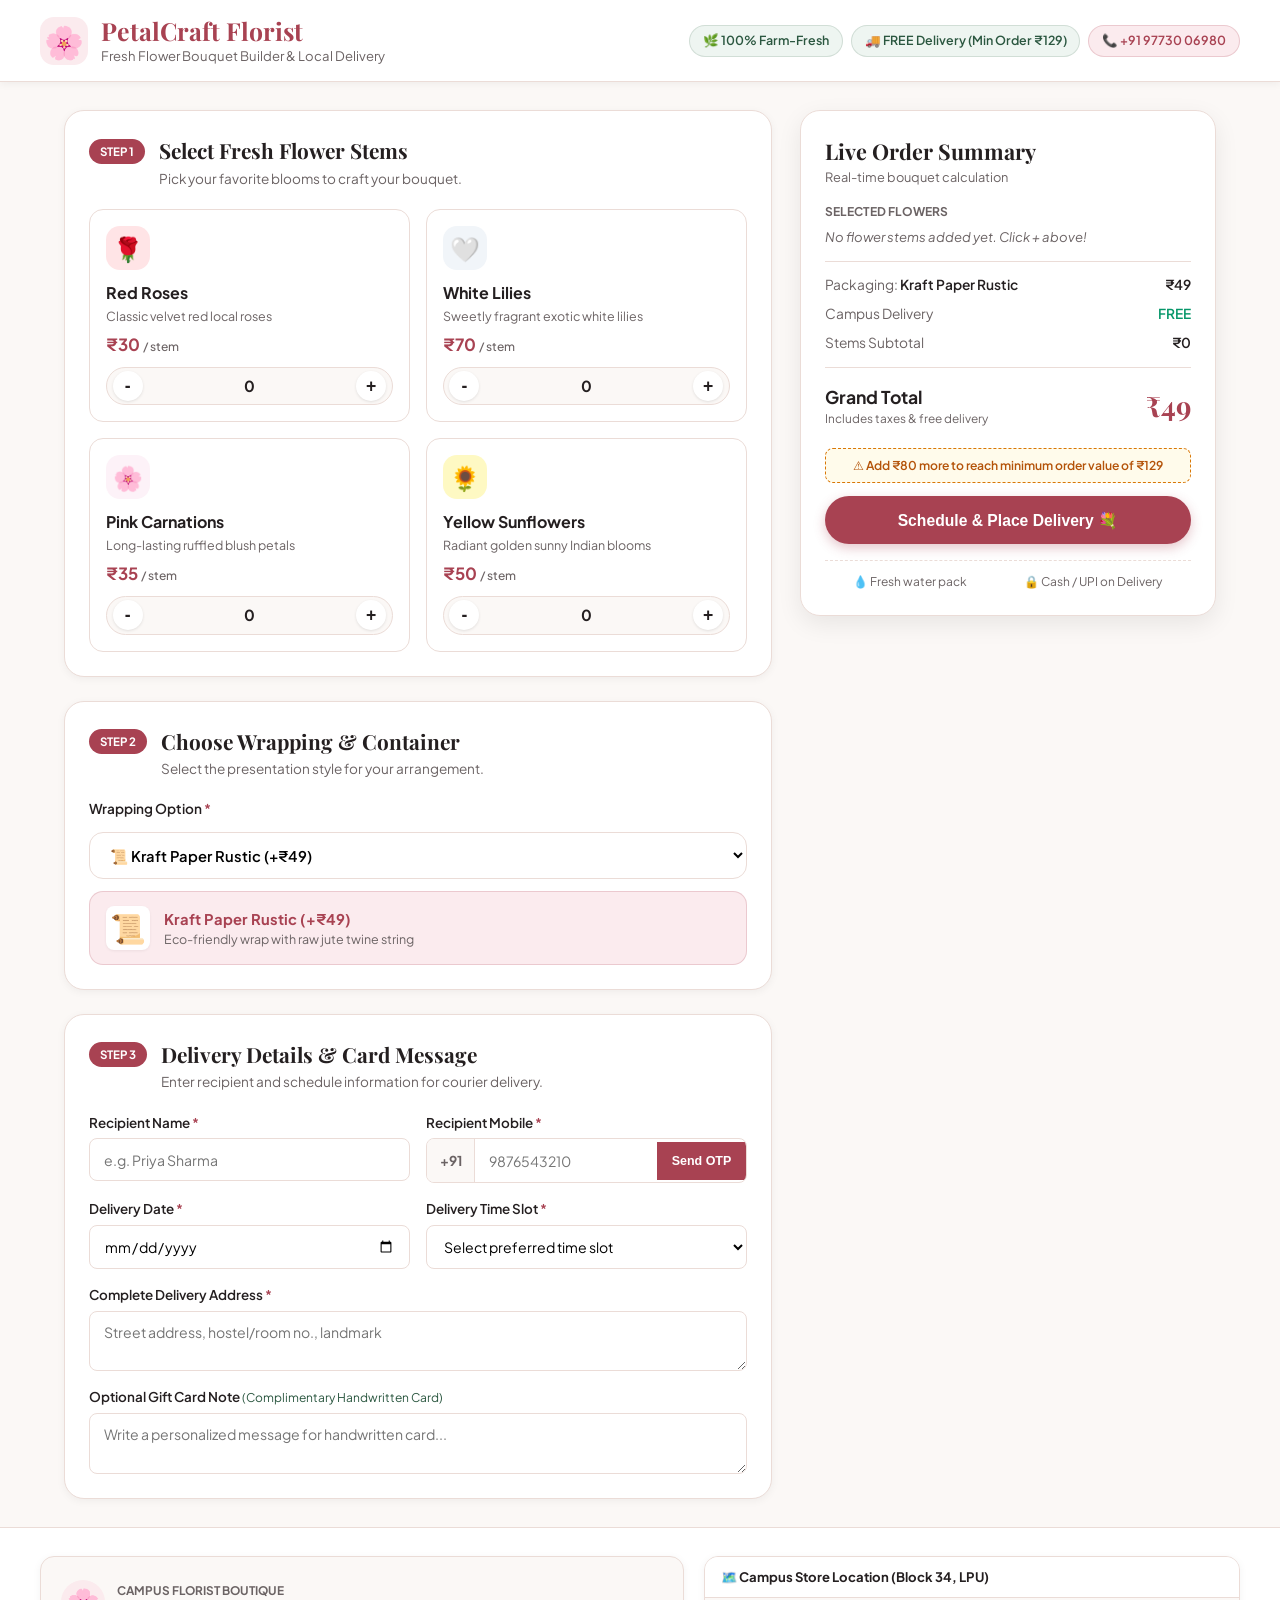
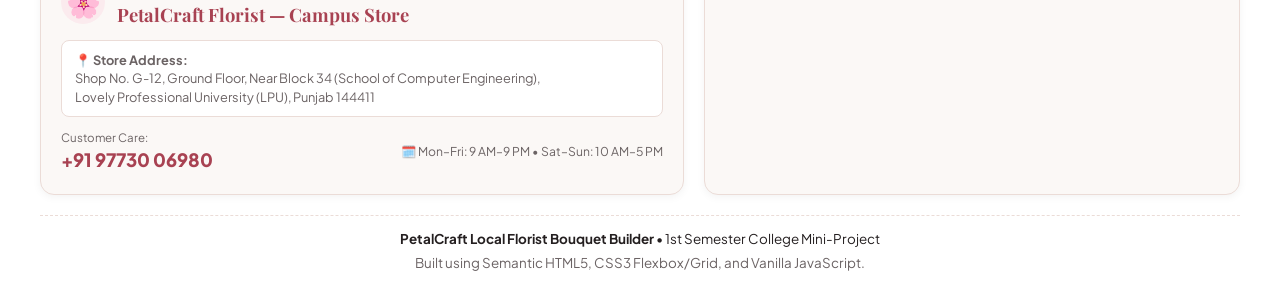
==== index.html @ b3c41520 "Initial commit: PetalCraft Florist Bouquet Builder" ====
<!DOCTYPE html>
<html lang="en">
<head>
  <meta charset="UTF-8">
  <meta name="viewport" content="width=device-width, initial-scale=1.0">
  <title>PetalCraft | Local Florist Fresh Flower Bouquet Builder</title>
  <link rel="preconnect" href="https://fonts.googleapis.com">
  <link rel="preconnect" href="https://fonts.gstatic.com" crossorigin>
  <link href="https://fonts.googleapis.com/css2?family=Plus+Jakarta+Sans:wght@400;500;600;700&family=Playfair+Display:ital,wght@0,600;0,700;1,400&display=swap" rel="stylesheet">
  <link rel="stylesheet" href="style.css">
</head>
<body>

  <!-- Site Header -->
  <header class="site-header">
    <div class="header-container">
      <div class="brand">
        <span class="brand-icon">🌸</span>
        <div><h1 class="brand-title">PetalCraft Florist</h1><p class="brand-tagline">Fresh Flower Bouquet Builder & Local Delivery</p></div>
      </div>
      <div class="header-badges">
        <span class="badge">🌿 100% Farm-Fresh</span>
        <span class="badge">🚚 FREE Delivery (Min Order ₹129)</span>
        <a href="tel:+919773006980" class="badge support-badge">📞 +91 97730 06980</a>
      </div>
    </div>
  </header>

  <!-- Main Layout -->
  <main class="main-container">
    <div class="builder-column">

      <!-- Step 1: Flower Stems -->
      <section class="card-section" id="stemSelectorSection">
        <div class="section-heading">
          <span class="step-pill">Step 1</span>
          <div><h2>Select Fresh Flower Stems</h2><p>Pick your favorite blooms to craft your bouquet.</p></div>
        </div>
        <div class="flowers-grid">
          <article class="flower-card" data-flower="rose">
            <div class="flower-icon-wrap rose-bg">🌹</div>
            <div class="flower-info"><h3>Red Roses</h3><p class="flower-desc">Classic velvet red local roses</p><span class="flower-price">₹30 <small>/ stem</small></span></div>
            <div class="qty-control"><button type="button" class="btn-qty" onclick="changeQty('rose', -1)">-</button><span class="qty-display" id="qty-rose">0</span><button type="button" class="btn-qty" onclick="changeQty('rose', 1)">+</button></div>
          </article>
          <article class="flower-card" data-flower="lily">
            <div class="flower-icon-wrap lily-bg">🤍</div>
            <div class="flower-info"><h3>White Lilies</h3><p class="flower-desc">Sweetly fragrant exotic white lilies</p><span class="flower-price">₹70 <small>/ stem</small></span></div>
            <div class="qty-control"><button type="button" class="btn-qty" onclick="changeQty('lily', -1)">-</button><span class="qty-display" id="qty-lily">0</span><button type="button" class="btn-qty" onclick="changeQty('lily', 1)">+</button></div>
          </article>
          <article class="flower-card" data-flower="carnation">
            <div class="flower-icon-wrap carnation-bg">🌸</div>
            <div class="flower-info"><h3>Pink Carnations</h3><p class="flower-desc">Long-lasting ruffled blush petals</p><span class="flower-price">₹35 <small>/ stem</small></span></div>
            <div class="qty-control"><button type="button" class="btn-qty" onclick="changeQty('carnation', -1)">-</button><span class="qty-display" id="qty-carnation">0</span><button type="button" class="btn-qty" onclick="changeQty('carnation', 1)">+</button></div>
          </article>
          <article class="flower-card" data-flower="sunflower">
            <div class="flower-icon-wrap sunflower-bg">🌻</div>
            <div class="flower-info"><h3>Yellow Sunflowers</h3><p class="flower-desc">Radiant golden sunny Indian blooms</p><span class="flower-price">₹50 <small>/ stem</small></span></div>
            <div class="qty-control"><button type="button" class="btn-qty" onclick="changeQty('sunflower', -1)">-</button><span class="qty-display" id="qty-sunflower">0</span><button type="button" class="btn-qty" onclick="changeQty('sunflower', 1)">+</button></div>
          </article>
        </div>
      </section>

      <!-- Step 2: Wrapping Dropdown -->
      <section class="card-section" id="wrappingSection">
        <div class="section-heading">
          <span class="step-pill">Step 2</span>
          <div><h2>Choose Wrapping & Container</h2><p>Select the presentation style for your arrangement.</p></div>
        </div>
        <div class="wrapping-select-group">
          <label for="wrappingSelect" class="form-label">Wrapping Option <span class="req">*</span></label>
          <select id="wrappingSelect" class="form-select" onchange="updateSummary()">
            <option value="kraft" selected>📜 Kraft Paper Rustic (+₹49)</option>
            <option value="satin">🎀 Luxury Satin Wrap (+₹99)</option>
            <option value="vase">🏺 Handmade Glass Vase (+₹199)</option>
            <option value="basket">🧺 Artisan Woven Basket (+₹249)</option>
          </select>
          <div class="wrap-preview-badge">
            <span class="wrap-badge-icon" id="wrapPreviewIcon">📜</span>
            <div><strong id="wrapPreviewTitle">Kraft Paper Rustic (+₹49)</strong><p id="wrapPreviewDesc">Eco-friendly wrap with raw jute twine string</p></div>
          </div>
        </div>
      </section>

      <!-- Step 3: Delivery Form -->
      <section class="card-section" id="deliverySection">
        <div class="section-heading">
          <span class="step-pill">Step 3</span>
          <div><h2>Delivery Details & Card Message</h2><p>Enter recipient and schedule information for courier delivery.</p></div>
        </div>
        <form id="orderForm" onsubmit="handleOrderSubmit(event)" novalidate>
          <div class="form-grid">
            <div class="form-group">
              <label for="recipientName">Recipient Name <span class="req">*</span></label>
              <input type="text" id="recipientName" placeholder="e.g. Priya Sharma" required>
            </div>
            <div class="form-group">
              <label for="recipientPhone">Recipient Mobile <span class="req">*</span></label>
              <div class="phone-input-wrap">
                <span class="country-prefix">+91</span>
                <input type="tel" id="recipientPhone" placeholder="9876543210" maxlength="10" required>
                <button type="button" class="btn-otp" id="btnSendOtp" onclick="sendOtp()">Send OTP</button>
              </div>
              <span class="phone-verified-tag" id="phoneVerifiedTag" style="display: none;">✓ Verified</span>
            </div>
            <div class="form-group full-width" id="otpBox" style="display: none;">
              <div class="otp-card">
                <div class="otp-card-top"><span>🔐 4-Digit Verification OTP</span><span class="otp-demo-badge" id="otpDemoCode">Demo OTP: 1234</span></div>
                <div class="otp-input-row">
                  <input type="text" id="otpInput" maxlength="4" placeholder="Enter 4-digit OTP" class="otp-field">
                  <button type="button" class="btn-verify" onclick="verifyOtp()">Verify OTP</button>
                </div>
                <small class="otp-hint-text">Enter the demo OTP code above to confirm phone ownership.</small>
              </div>
            </div>
            <div class="form-group">
              <label for="deliveryDate">Delivery Date <span class="req">*</span></label>
              <input type="date" id="deliveryDate" required>
            </div>
            <div class="form-group">
              <label for="timeSlot">Delivery Time Slot <span class="req">*</span></label>
              <select id="timeSlot" required>
                <option value="">Select preferred time slot</option>
                <option value="Morning (09:00 AM - 12:00 PM)">Morning (09:00 AM - 12:00 PM)</option>
                <option value="Afternoon (01:00 PM - 04:00 PM)">Afternoon (01:00 PM - 04:00 PM)</option>
                <option value="Evening (05:00 PM - 08:00 PM)">Evening (05:00 PM - 08:00 PM)</option>
              </select>
            </div>
            <div class="form-group full-width">
              <label for="deliveryAddress">Complete Delivery Address <span class="req">*</span></label>
              <textarea id="deliveryAddress" rows="2" placeholder="Street address, hostel/room no., landmark" required></textarea>
            </div>
            <div class="form-group full-width">
              <label for="giftMessage">Optional Gift Card Note <span class="char-hint">(Complimentary Handwritten Card)</span></label>
              <textarea id="giftMessage" rows="2" placeholder="Write a personalized message for handwritten card..."></textarea>
            </div>
          </div>
        </form>
      </section>
    </div>

    <!-- Live Order Summary Sidebar -->
    <aside class="summary-column">
      <div class="summary-sticky-card">
        <h2 class="summary-title">Live Order Summary</h2>
        <p class="summary-subtitle">Real-time bouquet calculation</p>
        <div class="summary-block">
          <span class="summary-label">Selected Flowers</span>
          <ul class="stems-list" id="stemsList"><li class="empty-state">No flower stems added yet. Click + above!</li></ul>
        </div>
        <div class="divider"></div>
        <div class="summary-line"><span>Packaging: <strong id="summaryPackagingName">Kraft Paper Rustic</strong></span><span id="summaryPackagingCost">₹49</span></div>
        <div class="summary-line"><span>Campus Delivery</span><span id="summaryDeliveryFee"><strong style="color:#059669">FREE</strong></span></div>
        <div class="summary-line"><span>Stems Subtotal</span><span id="summaryStemSubtotal">₹0</span></div>
        <div class="divider"></div>
        <div class="summary-total-line">
          <div><span class="total-label">Grand Total</span><small class="total-hint">Includes taxes & free delivery</small></div>
          <span class="total-price" id="grandTotal">₹49</span>
        </div>
        <div class="min-order-hint" id="minOrderHint">⚠️ Min order value is ₹129. Add ₹80 more to checkout.</div>
        <button type="button" class="btn-checkout" id="btnCheckout" onclick="handleOrderSubmit(event)">Schedule & Place Delivery 💐</button>
        <div class="summary-footer-perks"><span>💧 Fresh water pack</span><span>🔒 Cash / UPI on Delivery</span></div>
      </div>
    </aside>
  </main>

  <!-- Tax Invoice Modal -->
  <div class="modal-overlay" id="orderModal" role="dialog" aria-modal="true" aria-labelledby="modalTitle">
    <div class="modal-card">
      <div class="modal-header">
        <div class="modal-badge-check">✓</div>
        <span class="status-chip">Order Placed Successfully!</span>
        <h2 id="modalTitle">Flower Delivery Confirmed</h2>
        <p class="modal-desc">Thank you! Your tracking details and bill receipt are generated below.</p>
      </div>
      <div class="printable-invoice" id="printableInvoice"></div>
      <div class="modal-actions">
        <button type="button" class="btn-secondary" onclick="window.print()">🖨️ Print / Save Bill</button>
        <button type="button" class="btn-primary" onclick="closeModal()">🌸 Place Another Order</button>
      </div>
    </div>
  </div>

  <!-- Store Address & Map Footer -->
  <footer class="site-footer">
    <div class="footer-container">
      <div class="footer-store-grid">
        <div class="support-card">
          <div class="support-header"><span class="support-icon">🌸</span><div><span class="support-label">Campus Florist Boutique</span><h3 class="store-name">PetalCraft Florist — Campus Store</h3></div></div>
          <address class="store-address">📍 <strong>Store Address:</strong><br>Shop No. G-12, Ground Floor, Near Block 34 (School of Computer Engineering),<br>Lovely Professional University (LPU), Punjab 144411</address>
          <div class="support-contact-row">
            <div><span class="contact-mini-label">Customer Care:</span><a href="tel:+919773006980" class="support-phone">+91 97730 06980</a></div>
            <div class="support-hours">🗓️ Mon–Fri: 9 AM–9 PM • Sat–Sun: 10 AM–5 PM</div>
          </div>
        </div>
        <div class="map-card">
          <div class="map-card-header"><span>🗺️ Campus Store Location (Block 34, LPU)</span></div>
          <div class="map-responsive">
            <iframe src="https://www.google.com/maps/embed?pb=!1m18!1m12!1m3!1d3410.8963053992857!2d75.70218537587695!3d31.25129377433827!2m3!1f0!2f0!3f0!3m2!1i1024!2i768!4f13.1!3m3!1m2!1s0x391a5f666a524c0b%3A0x196fbb45828c029a!2sBlock%2034%20-%20School%20of%20Computer%20Engineering%2C%20Punjab%20144411!5e0!3m2!1sen!2sin!4v1794121090671!5m2!1sen!2sin" width="100%" height="190" style="border:0;" allowfullscreen="" loading="lazy" referrerpolicy="strict-origin-when-cross-origin"></iframe>
          </div>
        </div>
      </div>
      <div class="footer-bottom-info">
        <p><strong>PetalCraft Local Florist Bouquet Builder</strong> • 1st Semester College Mini-Project</p>
        <p class="footer-sub">Built using Semantic HTML5, CSS3 Flexbox/Grid, and Vanilla JavaScript.</p>
      </div>
    </div>
  </footer>

  <script src="script.js"></script>
</body>
</html>
---- style.css ----
/* PetalCraft Florist - Stylesheet (1st Semester Project) */
:root {
  --primary: #a84252; --primary-hover: #8f3443; --primary-light: #fbebee;
  --botanical: #2b5740; --botanical-light: #eef5f1;
  --bg-page: #fbf8f6; --bg-card: #ffffff;
  --text-main: #241f20; --text-muted: #6b6364; --border: #ebdcd7;
  --shadow-sm: 0 2px 8px rgba(0,0,0,0.05); --shadow-md: 0 8px 24px rgba(0,0,0,0.08);
  --radius-sm: 8px; --radius-md: 14px; --radius-lg: 20px; --radius-full: 999px;
  --font-body: 'Plus Jakarta Sans', system-ui, sans-serif;
  --font-serif: 'Playfair Display', Georgia, serif;
}
*, *::before, *::after { box-sizing: border-box; margin: 0; padding: 0; }
body { font-family: var(--font-body); background: var(--bg-page); color: var(--text-main); line-height: 1.5; min-height: 100vh; display: flex; flex-direction: column; }

/* Header & Badges */
.site-header { background: var(--bg-card); border-bottom: 1px solid var(--border); padding: 1rem 1.5rem; box-shadow: var(--shadow-sm); }
.header-container { max-width: 1200px; margin: 0 auto; display: flex; justify-content: space-between; align-items: center; flex-wrap: wrap; gap: 1rem; }
.brand { display: flex; align-items: center; gap: 0.8rem; }
.brand-icon { font-size: 2rem; background: var(--primary-light); width: 48px; height: 48px; display: grid; place-items: center; border-radius: var(--radius-md); }
.brand-title { font-family: var(--font-serif); font-size: 1.55rem; color: var(--primary); line-height: 1.2; }
.brand-tagline { font-size: 0.82rem; color: var(--text-muted); }
.header-badges { display: flex; gap: 0.5rem; flex-wrap: wrap; }
.badge { background: var(--botanical-light); color: var(--botanical); font-size: 0.78rem; font-weight: 600; padding: 0.35rem 0.8rem; border-radius: var(--radius-full); border: 1px solid rgba(43,87,64,0.15); text-decoration: none; }
.support-badge { background: var(--primary-light); color: var(--primary); border-color: rgba(168,66,82,0.2); }
.support-badge:hover { background: var(--primary); color: #fff; }

/* Main Layout */
.main-container { max-width: 1200px; width: 100%; margin: 1.75rem auto; padding: 0 1.5rem; display: grid; grid-template-columns: 1.7fr 1fr; gap: 1.75rem; align-items: start; flex: 1; }
.builder-column { display: flex; flex-direction: column; gap: 1.5rem; }
.card-section { background: var(--bg-card); border: 1px solid var(--border); border-radius: var(--radius-lg); padding: 1.5rem; box-shadow: var(--shadow-sm); }
.section-heading { display: flex; align-items: flex-start; gap: 0.85rem; margin-bottom: 1.25rem; }
.step-pill { background: var(--primary); color: #fff; font-size: 0.72rem; font-weight: 700; padding: 0.25rem 0.7rem; border-radius: var(--radius-full); text-transform: uppercase; margin-top: 0.2rem; }
.section-heading h2 { font-family: var(--font-serif); font-size: 1.3rem; }
.section-heading p { font-size: 0.85rem; color: var(--text-muted); margin-top: 0.15rem; }

/* Flower Cards */
.flowers-grid { display: grid; grid-template-columns: repeat(auto-fit, minmax(220px, 1fr)); gap: 1rem; }
.flower-card { border: 1px solid var(--border); border-radius: var(--radius-md); padding: 1rem; display: flex; flex-direction: column; gap: 0.65rem; background: #fff; transition: transform 0.2s, border-color 0.2s; }
.flower-card:hover { transform: translateY(-2px); border-color: var(--primary); }
.flower-card.has-selected { border-color: var(--primary); background: #fffafb; }
.flower-icon-wrap { width: 44px; height: 44px; border-radius: var(--radius-md); display: grid; place-items: center; font-size: 1.5rem; }
.rose-bg { background: #ffe4e6; } .lily-bg { background: #f1f5f9; } .carnation-bg { background: #fdf2f8; } .sunflower-bg { background: #fef9c3; }
.flower-info h3 { font-size: 1rem; font-weight: 700; }
.flower-desc { font-size: 0.78rem; color: var(--text-muted); margin: 0.15rem 0 0.35rem; }
.flower-price { font-size: 1.05rem; font-weight: 700; color: var(--primary); }
.flower-price small { font-size: 0.75rem; color: var(--text-muted); font-weight: 500; }
.qty-control { display: flex; align-items: center; justify-content: space-between; background: var(--bg-page); border-radius: var(--radius-full); padding: 0.2rem 0.35rem; border: 1px solid var(--border); margin-top: auto; }
.btn-qty { width: 30px; height: 30px; border-radius: 50%; border: none; background: #fff; color: var(--text-main); font-size: 1.1rem; font-weight: 700; cursor: pointer; display: grid; place-items: center; box-shadow: 0 1px 3px rgba(0,0,0,0.1); }
.btn-qty:hover { background: var(--primary); color: #fff; }
.qty-display { font-size: 0.95rem; font-weight: 700; min-width: 22px; text-align: center; }

/* Wrapping & Preview */
.wrapping-select-group { display: flex; flex-direction: column; gap: 0.75rem; }
.form-label { font-size: 0.85rem; font-weight: 600; }
.form-select { width: 100%; padding: 0.8rem 1rem; border: 1.5px solid var(--border); border-radius: var(--radius-md); font-family: inherit; font-size: 0.92rem; font-weight: 600; background: #fff; cursor: pointer; outline: none; }
.form-select:focus, .form-group input:focus, .form-group select:focus, .form-group textarea:focus { border-color: var(--primary); box-shadow: 0 0 0 3px rgba(168,66,82,0.15); }
.wrap-preview-badge { display: flex; align-items: center; gap: 0.85rem; background: var(--primary-light); border: 1px solid rgba(168,66,82,0.2); border-radius: var(--radius-md); padding: 0.85rem 1rem; }
.wrap-badge-icon { font-size: 1.8rem; width: 44px; height: 44px; background: #fff; border-radius: var(--radius-sm); display: grid; place-items: center; flex-shrink: 0; box-shadow: 0 1px 3px rgba(0,0,0,0.06); }
.wrap-preview-badge strong { display: block; font-size: 0.92rem; color: var(--primary); }
.wrap-preview-badge p { font-size: 0.78rem; color: var(--text-muted); }

/* Delivery Form & OTP */
.form-grid { display: grid; grid-template-columns: 1fr 1fr; gap: 1rem; }
.full-width { grid-column: 1/-1; }
.form-group { display: flex; flex-direction: column; gap: 0.35rem; }
.form-group label { font-size: 0.84rem; font-weight: 600; }
.req { color: var(--primary); }
.char-hint { font-size: 0.75rem; color: var(--botanical); font-weight: 400; }
.form-group input, .form-group select, .form-group textarea { width: 100%; padding: 0.7rem 0.85rem; border: 1px solid var(--border); border-radius: var(--radius-sm); font-family: inherit; font-size: 0.88rem; outline: none; background: #fff; }
.phone-input-wrap { display: flex; align-items: center; border: 1px solid var(--border); border-radius: var(--radius-sm); background: #fff; overflow: hidden; }
.country-prefix { padding: 0.7rem 0.8rem; background: var(--bg-page); font-size: 0.85rem; font-weight: 700; color: var(--text-muted); border-right: 1px solid var(--border); }
.phone-input-wrap input { border: none !important; flex: 1; border-radius: 0 !important; }
.phone-input-wrap input:focus { box-shadow: none !important; }
.btn-otp { background: var(--primary); color: #fff; border: none; font-size: 0.78rem; font-weight: 700; padding: 0.75rem 0.9rem; cursor: pointer; white-space: nowrap; }
.btn-otp:hover, .btn-checkout:hover { background: var(--primary-hover); }
.phone-verified-tag { font-size: 0.76rem; font-weight: 700; color: #059669; margin-top: 0.2rem; }
.otp-card { background: var(--primary-light); border: 1.5px dashed var(--primary); border-radius: var(--radius-md); padding: 0.85rem 1rem; display: flex; flex-direction: column; gap: 0.5rem; }
.otp-card-top { display: flex; justify-content: space-between; align-items: center; font-size: 0.82rem; font-weight: 700; color: var(--text-main); }
.otp-demo-badge { background: #fff; color: var(--primary); padding: 0.15rem 0.55rem; border-radius: var(--radius-full); font-size: 0.78rem; font-weight: 800; border: 1px solid rgba(168,66,82,0.3); }
.otp-input-row { display: flex; gap: 0.5rem; }
.otp-field { width: 140px !important; text-align: center; letter-spacing: 4px; font-weight: 700; font-size: 1rem !important; }
.btn-verify { background: var(--botanical); color: #fff; border: none; border-radius: var(--radius-sm); font-size: 0.82rem; font-weight: 700; padding: 0.6rem 1rem; cursor: pointer; }
.btn-verify:hover { opacity: 0.9; }
.otp-hint-text { font-size: 0.74rem; color: var(--text-muted); }

/* Live Summary Sidebar */
.summary-column { position: relative; }
.summary-sticky-card { position: sticky; top: 1.5rem; background: var(--bg-card); border: 1px solid var(--border); border-radius: var(--radius-lg); padding: 1.5rem; box-shadow: var(--shadow-md); }
.summary-title { font-family: var(--font-serif); font-size: 1.35rem; }
.summary-subtitle { font-size: 0.8rem; color: var(--text-muted); margin-bottom: 1rem; }
.summary-label { font-size: 0.75rem; text-transform: uppercase; font-weight: 700; color: var(--text-muted); display: block; margin-bottom: 0.4rem; }
.stems-list { list-style: none; display: flex; flex-direction: column; gap: 0.4rem; }
.stems-list li { display: flex; justify-content: space-between; font-size: 0.86rem; }
.stems-list .empty-state { color: var(--text-muted); font-style: italic; font-size: 0.82rem; }
.divider { height: 1px; background: var(--border); margin: 0.85rem 0; }
.summary-line { display: flex; justify-content: space-between; font-size: 0.86rem; margin-bottom: 0.5rem; color: var(--text-muted); }
.summary-line strong, .summary-line span:last-child { color: var(--text-main); font-weight: 600; }
.summary-total-line { display: flex; justify-content: space-between; align-items: center; margin: 1rem 0 1.25rem; }
.total-label { font-size: 1.1rem; font-weight: 700; display: block; }
.total-hint { font-size: 0.74rem; color: var(--text-muted); display: block; }
.total-price { font-family: var(--font-serif); font-size: 1.75rem; font-weight: 700; color: var(--primary); }
.min-order-hint { display: block; font-size: 0.76rem; font-weight: 600; color: #b45309; background: #fffbeb; padding: 0.45rem 0.65rem; border-radius: var(--radius-sm); border: 1px dashed #d97706; margin-bottom: 0.85rem; text-align: center; }
.min-order-hint.min-order-met { color: #047857; background: #ecfdf5; border-color: #10b981; }
.btn-checkout { width: 100%; padding: 0.9rem; border: none; border-radius: var(--radius-full); background: var(--primary); color: #fff; font-size: 0.98rem; font-weight: 700; cursor: pointer; box-shadow: 0 4px 12px rgba(168,66,82,0.3); transition: transform 0.2s; }
.btn-checkout:hover { transform: translateY(-2px); }
.summary-footer-perks { display: flex; justify-content: space-around; margin-top: 1rem; font-size: 0.75rem; color: var(--text-muted); border-top: 1px dashed var(--border); padding-top: 0.75rem; }

/* Tax Invoice Modal */
.modal-overlay { position: fixed; inset: 0; background: rgba(36,31,32,0.65); backdrop-filter: blur(4px); display: none; place-items: center; z-index: 9999; padding: 1rem; opacity: 0; transition: opacity 0.25s; overflow-y: auto; }
.modal-overlay.active { display: grid; opacity: 1; }
.modal-card { background: #fff; border-radius: var(--radius-lg); box-shadow: var(--shadow-md); max-width: 580px; width: 100%; padding: 1.75rem; margin: auto; max-height: 90vh; overflow-y: auto; text-align: center; }
.modal-badge-check { width: 48px; height: 48px; background: var(--botanical-light); color: var(--botanical); font-size: 1.5rem; font-weight: 700; border-radius: 50%; display: grid; place-items: center; margin: 0 auto 0.5rem; }
.status-chip { background: var(--botanical-light); color: var(--botanical); font-size: 0.74rem; font-weight: 700; text-transform: uppercase; padding: 0.25rem 0.75rem; border-radius: var(--radius-full); display: inline-block; margin-bottom: 0.35rem; }
.modal-header h2 { font-family: var(--font-serif); font-size: 1.45rem; }
.modal-desc { font-size: 0.84rem; color: var(--text-muted); margin-top: 0.2rem; }
.printable-invoice { background: #fff; border: 1px solid var(--border); border-radius: var(--radius-md); padding: 1rem; text-align: left; font-size: 0.85rem; margin: 1.25rem 0; }
.invoice-header-row { display: flex; justify-content: space-between; border-bottom: 1px solid var(--border); padding-bottom: 0.6rem; margin-bottom: 0.65rem; }
.invoice-shop-name { font-family: var(--font-serif); font-weight: 700; color: var(--primary); }
.invoice-meta-sub { font-size: 0.74rem; color: var(--text-muted); }
.bill-table { width: 100%; border-collapse: collapse; margin: 0.6rem 0; }
.bill-table th { text-align: left; font-size: 0.72rem; text-transform: uppercase; color: var(--text-muted); border-bottom: 1px solid var(--border); padding: 0.35rem 0; }
.bill-table td { padding: 0.4rem 0; border-bottom: 1px solid #f6efed; font-size: 0.84rem; }
.bill-table td.text-right, .bill-table th.text-right { text-align: right; }
.bill-subtotal-block { margin-top: 0.5rem; border-top: 1px dashed var(--border); padding-top: 0.4rem; }
.bill-calc-row { display: flex; justify-content: space-between; font-size: 0.8rem; color: var(--text-muted); margin-bottom: 0.25rem; }
.bill-grand-total-row { display: flex; justify-content: space-between; font-size: 1.1rem; font-weight: 700; color: var(--primary); border-top: 1.5px solid var(--border); padding-top: 0.5rem; margin-top: 0.4rem; }
.delivery-summary-box { background: var(--bg-page); border-radius: var(--radius-sm); padding: 0.7rem; margin-top: 0.75rem; font-size: 0.8rem; display: grid; grid-template-columns: 1fr 1fr; gap: 0.4rem; }
.gift-card-preview { margin-top: 0.65rem; padding: 0.6rem; background: #fffbeb; border-left: 3px solid #c28834; border-radius: 4px; font-size: 0.8rem; }
.modal-actions { display: flex; gap: 0.75rem; }
.btn-primary, .btn-secondary { flex: 1; padding: 0.75rem; border-radius: var(--radius-full); font-weight: 700; font-size: 0.9rem; cursor: pointer; border: none; }
.btn-primary { background: var(--primary); color: #fff; }
.btn-primary:hover { background: var(--primary-hover); }
.btn-secondary { background: #fff; border: 1.5px solid var(--border); color: var(--text-main); }
.btn-secondary:hover { border-color: var(--primary); color: var(--primary); }

/* Footer & Maps */
.site-footer { background: #fff; border-top: 1px solid var(--border); padding: 1.75rem 1.5rem 1.25rem; margin-top: auto; }
.footer-container { max-width: 1200px; margin: 0 auto; display: flex; flex-direction: column; gap: 1.25rem; }
.footer-store-grid { display: grid; grid-template-columns: 1.2fr 1fr; gap: 1.25rem; align-items: stretch; }
.support-card { background: var(--bg-page); border: 1px solid var(--border); border-radius: var(--radius-md); padding: 1.25rem; display: flex; flex-direction: column; gap: 0.75rem; box-shadow: var(--shadow-sm); text-align: left; }
.support-header { display: flex; align-items: center; gap: 0.75rem; }
.support-icon { font-size: 1.75rem; background: var(--primary-light); width: 44px; height: 44px; border-radius: 50%; display: grid; place-items: center; flex-shrink: 0; }
.support-label { font-size: 0.74rem; text-transform: uppercase; font-weight: 700; color: var(--text-muted); }
.store-name { font-family: var(--font-serif); font-size: 1.15rem; color: var(--primary); }
.store-address { font-style: normal; font-size: 0.8rem; color: var(--text-muted); line-height: 1.45; background: #fff; padding: 0.6rem 0.8rem; border-radius: var(--radius-sm); border: 1px solid var(--border); }
.support-contact-row { display: flex; justify-content: space-between; align-items: center; flex-wrap: wrap; gap: 0.5rem; margin-top: auto; }
.contact-mini-label { font-size: 0.72rem; color: var(--text-muted); display: block; }
.support-phone { font-size: 1.15rem; font-weight: 800; color: var(--primary); text-decoration: none; }
.support-phone:hover { text-decoration: underline; }
.support-hours { font-size: 0.76rem; color: var(--text-muted); }
.map-card { background: var(--bg-page); border: 1px solid var(--border); border-radius: var(--radius-md); overflow: hidden; display: flex; flex-direction: column; box-shadow: var(--shadow-sm); }
.map-card-header { padding: 0.65rem 1rem; font-size: 0.82rem; font-weight: 700; color: var(--text-main); background: #fff; border-bottom: 1px solid var(--border); }
.map-responsive { width: 100%; height: 100%; min-height: 190px; }
.map-responsive iframe { width: 100%; height: 100%; min-height: 190px; display: block; border: 0; }
.footer-bottom-info { text-align: center; border-top: 1px dashed var(--border); padding-top: 0.85rem; }
.footer-bottom-info p { font-size: 0.84rem; }
.footer-sub { font-size: 0.75rem; color: var(--text-muted); margin-top: 0.2rem; }

/* Responsive & Print */
@media (max-width: 900px) { .main-container { grid-template-columns: 1fr; } .summary-sticky-card { position: static; } .footer-store-grid { grid-template-columns: 1fr; } }
@media (max-width: 600px) { .form-grid, .delivery-summary-box { grid-template-columns: 1fr; } .header-container { flex-direction: column; align-items: flex-start; } .flowers-grid { grid-template-columns: 1fr; } .modal-actions { flex-direction: column; } }
@media print {
  body * { visibility: hidden; }
  .modal-overlay, .modal-overlay * { visibility: visible; }
  .modal-overlay { position: absolute; inset: 0; background: transparent; display: block; padding: 0; }
  .modal-card { box-shadow: none; border: none; max-width: 100%; padding: 0; }
  .modal-actions, .site-header, .site-footer { display: none !important; }
}
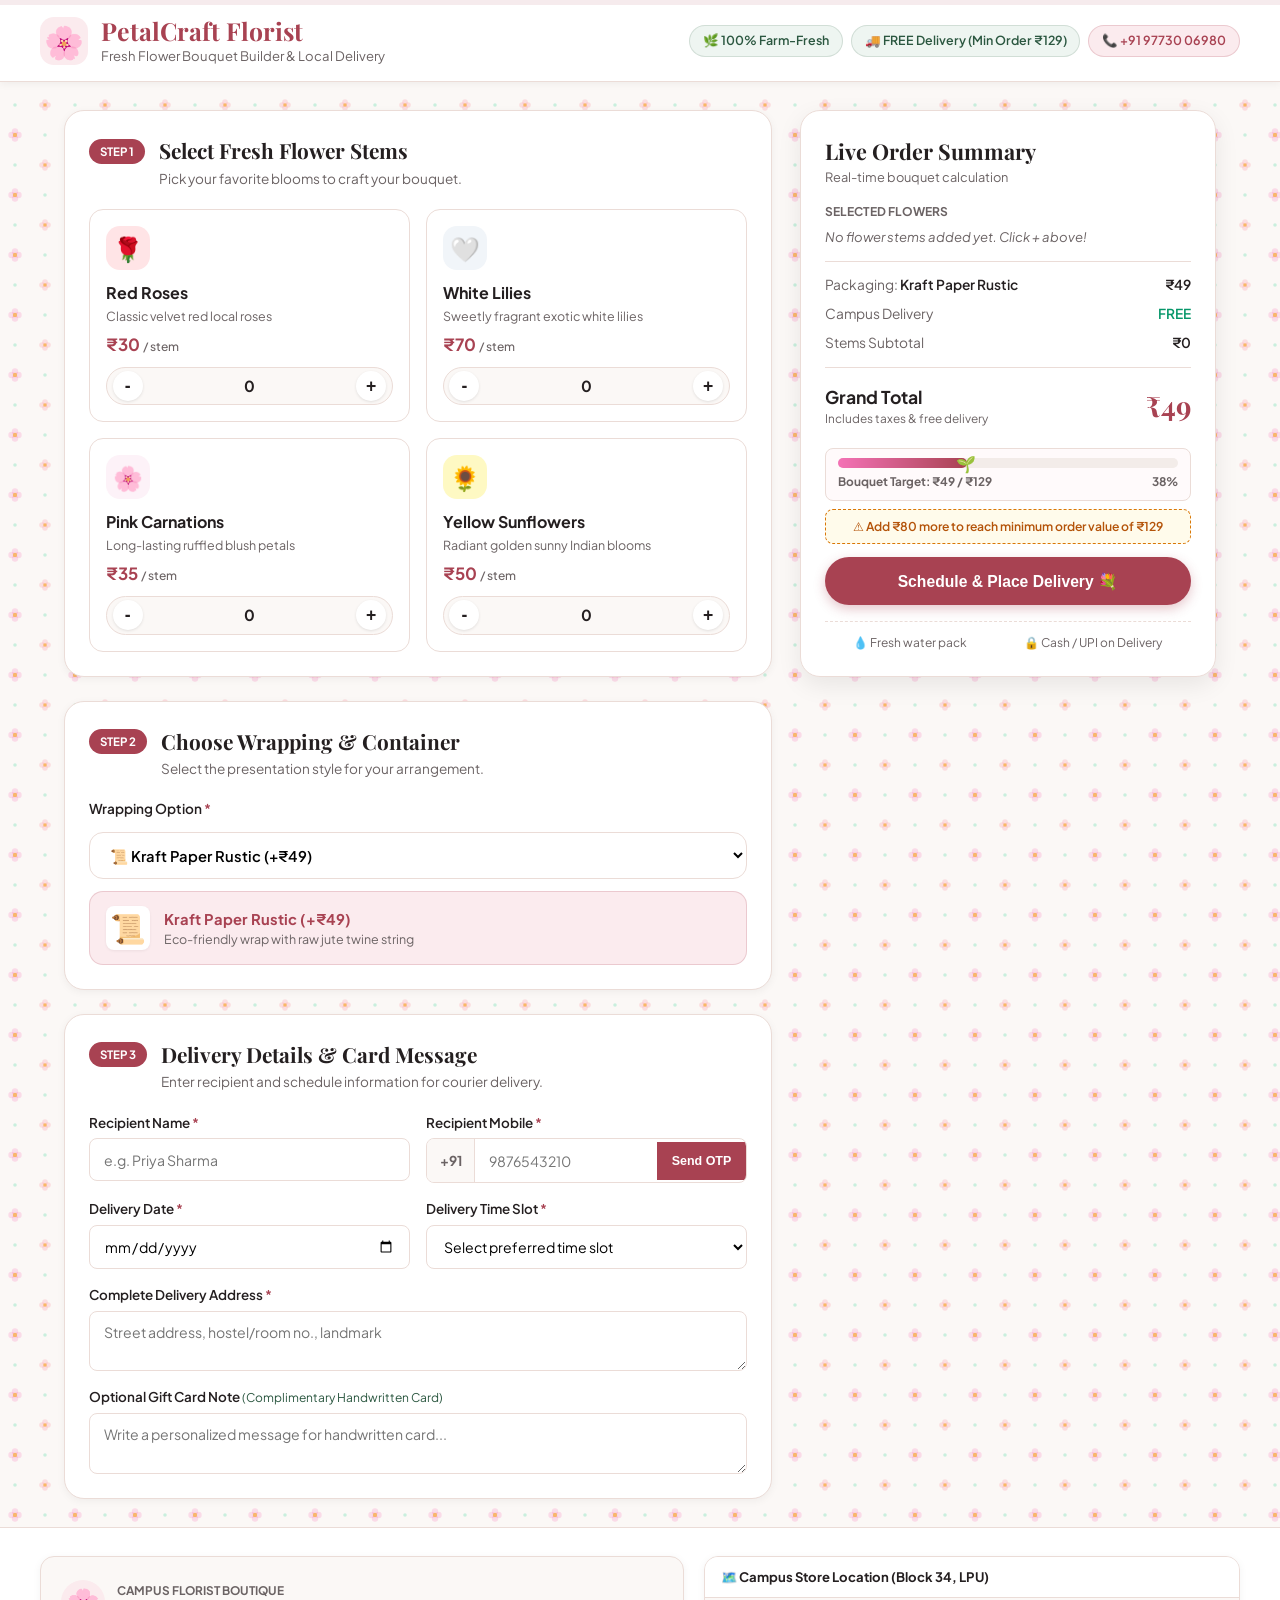
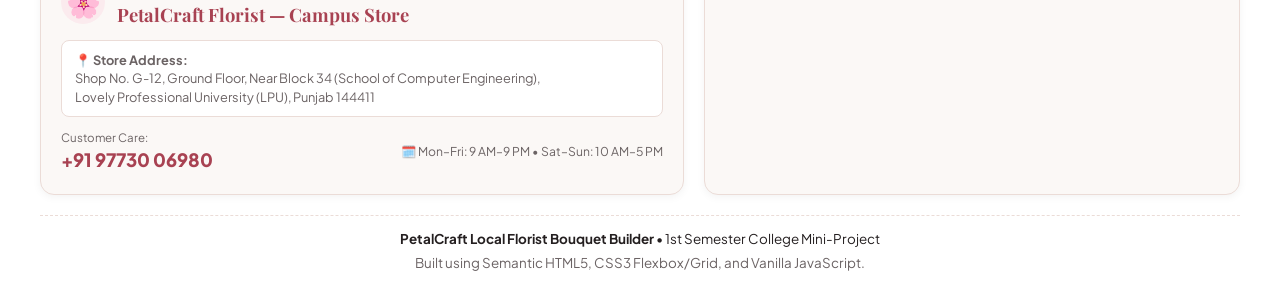
==== commit 837d80ee: "Add small flower floral background pattern and animated flower loading bars" ====
--- a/index.html
+++ b/index.html
@@ -11,6 +11,9 @@
 </head>
 <body>
 
+  <!-- Top Animated Flower Loading Bar -->
+  <div class="flower-top-loader" id="flowerTopLoader"><div class="flower-top-fill"><span class="flower-top-spin">🌸</span></div></div>
+
   <!-- Site Header -->
   <header class="site-header">
     <div class="header-container">
@@ -156,6 +159,11 @@
           <div><span class="total-label">Grand Total</span><small class="total-hint">Includes taxes & free delivery</small></div>
           <span class="total-price" id="grandTotal">₹49</span>
         </div>
+        <!-- Flower Bouquet Progress Loading Bar -->
+        <div class="flower-progress-box">
+          <div class="flower-progress-bar"><div class="flower-progress-fill" id="flowerProgressFill" style="width: 38%;"><span class="flower-progress-bud" id="flowerBudIcon">🌱</span></div></div>
+          <div class="flower-progress-text"><span id="flowerProgressStatus">Bouquet Growth: ₹49 / ₹129</span><span id="flowerProgressPct">38%</span></div>
+        </div>
         <div class="min-order-hint" id="minOrderHint">⚠️ Min order value is ₹129. Add ₹80 more to checkout.</div>
         <button type="button" class="btn-checkout" id="btnCheckout" onclick="handleOrderSubmit(event)">Schedule & Place Delivery 💐</button>
         <div class="summary-footer-perks"><span>💧 Fresh water pack</span><span>🔒 Cash / UPI on Delivery</span></div>
--- a/style.css
+++ b/style.css
@@ -10,7 +10,24 @@
   --font-serif: 'Playfair Display', Georgia, serif;
 }
 *, *::before, *::after { box-sizing: border-box; margin: 0; padding: 0; }
-body { font-family: var(--font-body); background: var(--bg-page); color: var(--text-main); line-height: 1.5; min-height: 100vh; display: flex; flex-direction: column; }
+body { 
+  font-family: var(--font-body); 
+  background-color: var(--bg-page); 
+  background-image: url("data:image/svg+xml,%3Csvg xmlns='http://www.w3.org/2000/svg' width='60' height='60' viewBox='0 0 60 60'%3E%3Cg fill='%23f472b6' fill-opacity='0.22'%3E%3Ccircle cx='15' cy='11.5' r='3.2'/%3E%3Ccircle cx='15' cy='18.5' r='3.2'/%3E%3Ccircle cx='11.5' cy='15' r='3.2'/%3E%3Ccircle cx='18.5' cy='15' r='3.2'/%3E%3C/g%3E%3Ccircle cx='15' cy='15' r='2.2' fill='%23f59e0b' fill-opacity='0.55'/%3E%3Cg fill='%23fb7185' fill-opacity='0.2'%3E%3Ccircle cx='45' cy='42' r='2.8'/%3E%3Ccircle cx='45' cy='48' r='2.8'/%3E%3Ccircle cx='42' cy='45' r='2.8'/%3E%3Ccircle cx='48' cy='45' r='2.8'/%3E%3C/g%3E%3Ccircle cx='45' cy='45' r='1.8' fill='%23f59e0b' fill-opacity='0.55'/%3E%3Ccircle cx='45' cy='15' r='1.8' fill='%2334d399' fill-opacity='0.25'/%3E%3Ccircle cx='15' cy='45' r='1.8' fill='%2334d399' fill-opacity='0.25'/%3E%3C/svg%3E");
+  background-size: 60px 60px;
+  color: var(--text-main); 
+  line-height: 1.5; 
+  min-height: 100vh; 
+  display: flex; 
+  flex-direction: column; 
+}
+
+/* Flower Top Loading Bar */
+.flower-top-loader { position: fixed; top: 0; left: 0; width: 100%; height: 5px; background: rgba(168,66,82,0.1); z-index: 10000; overflow: visible; pointer-events: none; }
+.flower-top-fill { height: 100%; width: 0%; background: linear-gradient(90deg, #f472b6, var(--primary)); position: relative; animation: topFlowerLoad 1.3s ease forwards; }
+.flower-top-spin { position: absolute; right: -10px; top: -8px; font-size: 1.1rem; animation: flowerSpin 1.2s linear infinite; }
+@keyframes topFlowerLoad { 0% { width: 0%; opacity: 1; } 80% { width: 95%; opacity: 1; } 100% { width: 100%; opacity: 0; } }
+@keyframes flowerSpin { from { transform: rotate(0deg); } to { transform: rotate(360deg); } }
 
 /* Header & Badges */
 .site-header { background: var(--bg-card); border-bottom: 1px solid var(--border); padding: 1rem 1.5rem; box-shadow: var(--shadow-sm); }
@@ -99,6 +116,12 @@
 .total-label { font-size: 1.1rem; font-weight: 700; display: block; }
 .total-hint { font-size: 0.74rem; color: var(--text-muted); display: block; }
 .total-price { font-family: var(--font-serif); font-size: 1.75rem; font-weight: 700; color: var(--primary); }
+.flower-progress-box { margin: 0.85rem 0 0.5rem; background: #fffafb; border: 1px solid var(--border); border-radius: var(--radius-sm); padding: 0.55rem 0.75rem; }
+.flower-progress-bar { width: 100%; height: 10px; background: #f3ece9; border-radius: var(--radius-full); position: relative; }
+.flower-progress-fill { height: 100%; background: linear-gradient(90deg, #f472b6, var(--primary)); border-radius: var(--radius-full); transition: width 0.3s ease; position: relative; }
+.flower-progress-fill.is-complete { background: linear-gradient(90deg, #34d399, #059669); }
+.flower-progress-bud { position: absolute; right: -9px; top: -6px; font-size: 1rem; transition: transform 0.2s; }
+.flower-progress-text { display: flex; justify-content: space-between; font-size: 0.74rem; font-weight: 700; color: var(--text-muted); margin-top: 0.35rem; }
 .min-order-hint { display: block; font-size: 0.76rem; font-weight: 600; color: #b45309; background: #fffbeb; padding: 0.45rem 0.65rem; border-radius: var(--radius-sm); border: 1px dashed #d97706; margin-bottom: 0.85rem; text-align: center; }
 .min-order-hint.min-order-met { color: #047857; background: #ecfdf5; border-color: #10b981; }
 .btn-checkout { width: 100%; padding: 0.9rem; border: none; border-radius: var(--radius-full); background: var(--primary); color: #fff; font-size: 0.98rem; font-weight: 700; cursor: pointer; box-shadow: 0 4px 12px rgba(168,66,82,0.3); transition: transform 0.2s; }
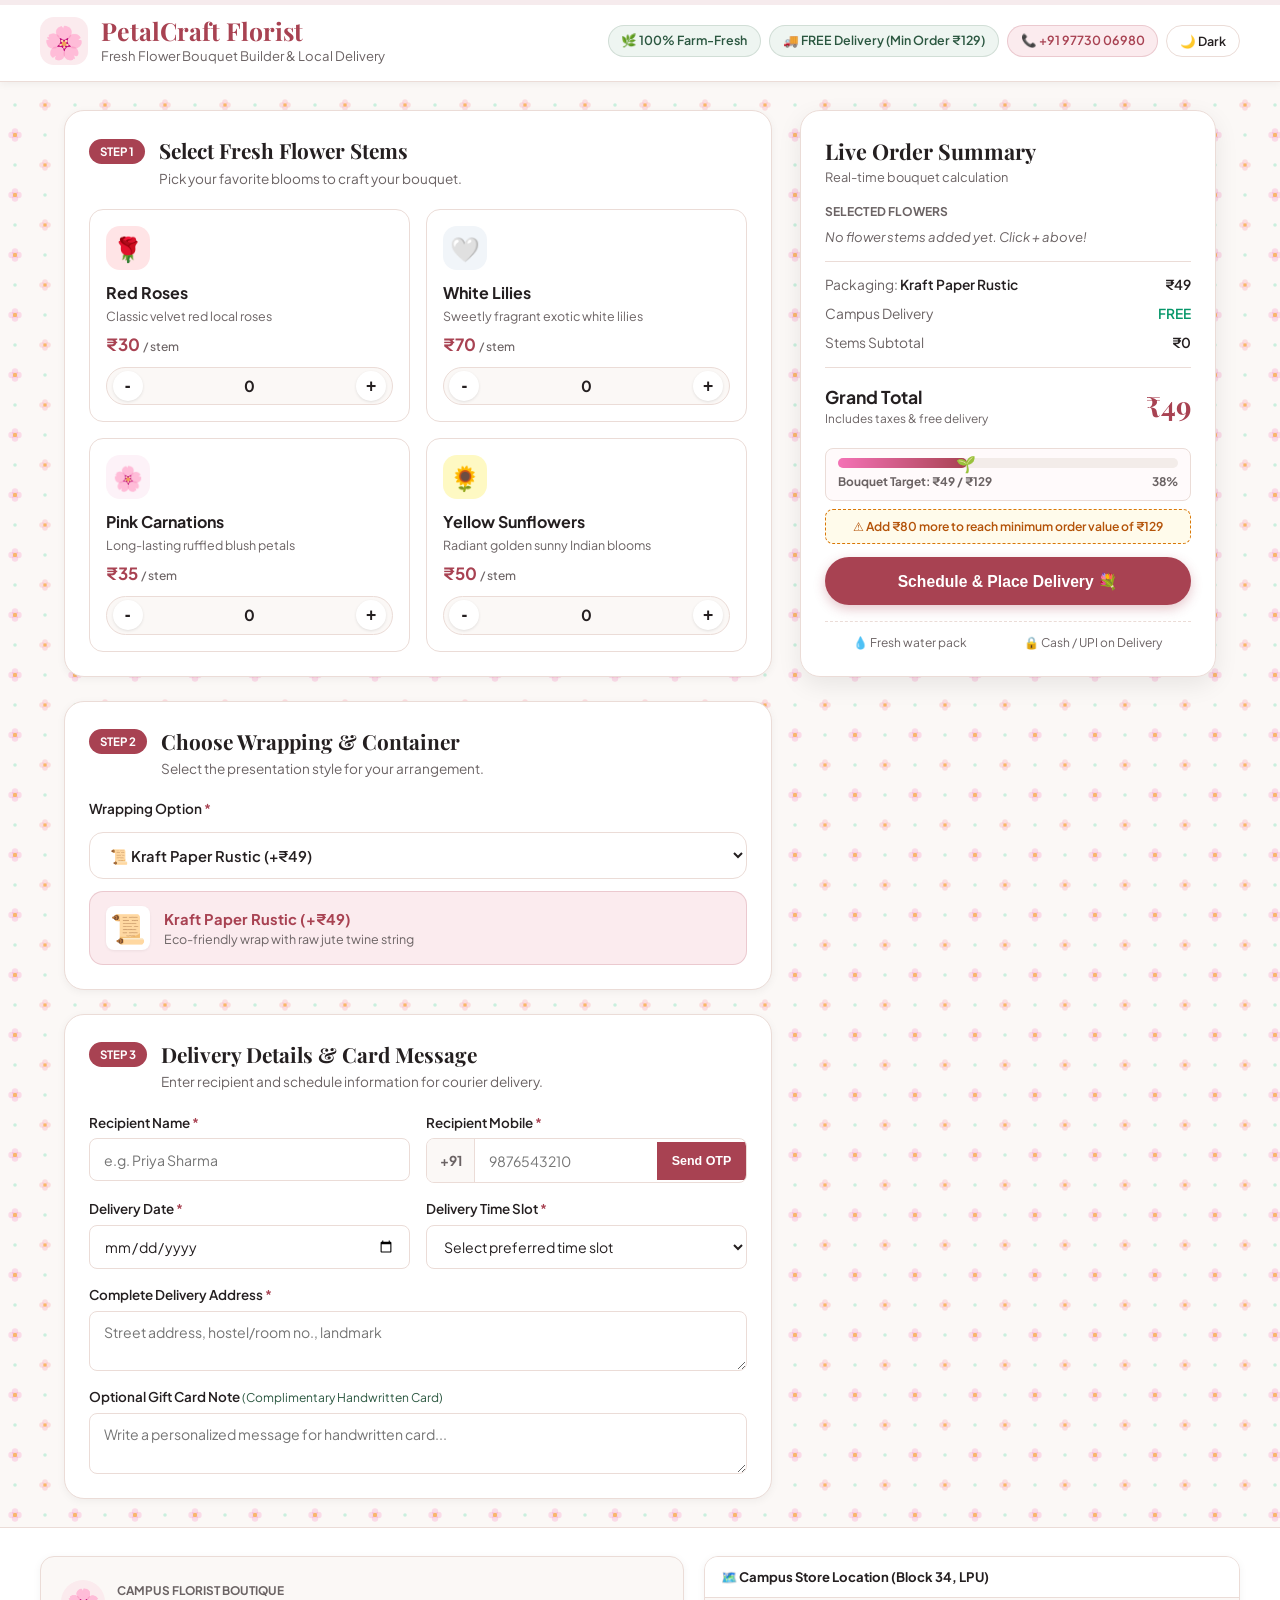
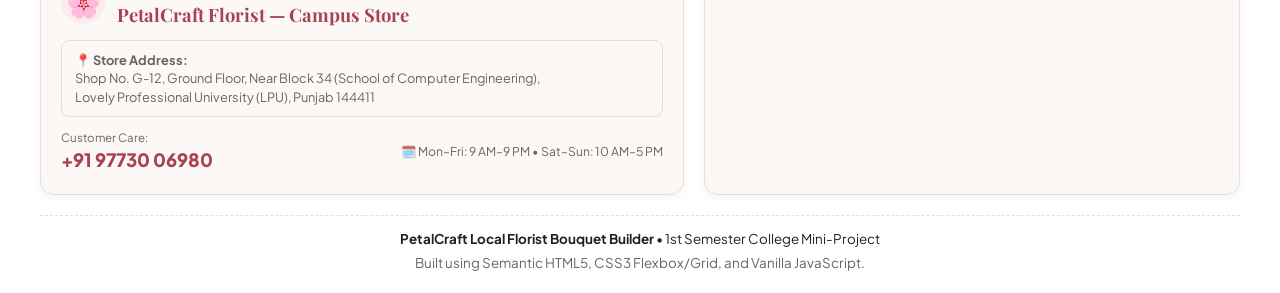
==== commit 4f972034: "Add basic dark and light mode toggle with localStorage support" ====
--- a/index.html
+++ b/index.html
@@ -25,6 +25,7 @@
         <span class="badge">🌿 100% Farm-Fresh</span>
         <span class="badge">🚚 FREE Delivery (Min Order ₹129)</span>
         <a href="tel:+919773006980" class="badge support-badge">📞 +91 97730 06980</a>
+        <button type="button" class="badge theme-btn" id="themeBtn" onclick="toggleTheme()">🌙 Dark</button>
       </div>
     </div>
   </header>
--- a/style.css
+++ b/style.css
@@ -40,6 +40,8 @@
 .badge { background: var(--botanical-light); color: var(--botanical); font-size: 0.78rem; font-weight: 600; padding: 0.35rem 0.8rem; border-radius: var(--radius-full); border: 1px solid rgba(43,87,64,0.15); text-decoration: none; }
 .support-badge { background: var(--primary-light); color: var(--primary); border-color: rgba(168,66,82,0.2); }
 .support-badge:hover { background: var(--primary); color: #fff; }
+.theme-btn { background: var(--bg-card); color: var(--text-main); border-color: var(--border); cursor: pointer; font-family: inherit; }
+.theme-btn:hover { border-color: var(--primary); color: var(--primary); }
 
 /* Main Layout */
 .main-container { max-width: 1200px; width: 100%; margin: 1.75rem auto; padding: 0 1.5rem; display: grid; grid-template-columns: 1.7fr 1fr; gap: 1.75rem; align-items: start; flex: 1; }
@@ -52,7 +54,7 @@
 
 /* Flower Cards */
 .flowers-grid { display: grid; grid-template-columns: repeat(auto-fit, minmax(220px, 1fr)); gap: 1rem; }
-.flower-card { border: 1px solid var(--border); border-radius: var(--radius-md); padding: 1rem; display: flex; flex-direction: column; gap: 0.65rem; background: #fff; transition: transform 0.2s, border-color 0.2s; }
+.flower-card { border: 1px solid var(--border); border-radius: var(--radius-md); padding: 1rem; display: flex; flex-direction: column; gap: 0.65rem; background: var(--bg-card); transition: transform 0.2s, border-color 0.2s; }
 .flower-card:hover { transform: translateY(-2px); border-color: var(--primary); }
 .flower-card.has-selected { border-color: var(--primary); background: #fffafb; }
 .flower-icon-wrap { width: 44px; height: 44px; border-radius: var(--radius-md); display: grid; place-items: center; font-size: 1.5rem; }
@@ -69,7 +71,7 @@
 /* Wrapping & Preview */
 .wrapping-select-group { display: flex; flex-direction: column; gap: 0.75rem; }
 .form-label { font-size: 0.85rem; font-weight: 600; }
-.form-select { width: 100%; padding: 0.8rem 1rem; border: 1.5px solid var(--border); border-radius: var(--radius-md); font-family: inherit; font-size: 0.92rem; font-weight: 600; background: #fff; cursor: pointer; outline: none; }
+.form-select { width: 100%; padding: 0.8rem 1rem; border: 1.5px solid var(--border); border-radius: var(--radius-md); font-family: inherit; font-size: 0.92rem; font-weight: 600; background: var(--bg-card); color: var(--text-main); cursor: pointer; outline: none; }
 .form-select:focus, .form-group input:focus, .form-group select:focus, .form-group textarea:focus { border-color: var(--primary); box-shadow: 0 0 0 3px rgba(168,66,82,0.15); }
 .wrap-preview-badge { display: flex; align-items: center; gap: 0.85rem; background: var(--primary-light); border: 1px solid rgba(168,66,82,0.2); border-radius: var(--radius-md); padding: 0.85rem 1rem; }
 .wrap-badge-icon { font-size: 1.8rem; width: 44px; height: 44px; background: #fff; border-radius: var(--radius-sm); display: grid; place-items: center; flex-shrink: 0; box-shadow: 0 1px 3px rgba(0,0,0,0.06); }
@@ -83,8 +85,8 @@
 .form-group label { font-size: 0.84rem; font-weight: 600; }
 .req { color: var(--primary); }
 .char-hint { font-size: 0.75rem; color: var(--botanical); font-weight: 400; }
-.form-group input, .form-group select, .form-group textarea { width: 100%; padding: 0.7rem 0.85rem; border: 1px solid var(--border); border-radius: var(--radius-sm); font-family: inherit; font-size: 0.88rem; outline: none; background: #fff; }
-.phone-input-wrap { display: flex; align-items: center; border: 1px solid var(--border); border-radius: var(--radius-sm); background: #fff; overflow: hidden; }
+.form-group input, .form-group select, .form-group textarea { width: 100%; padding: 0.7rem 0.85rem; border: 1px solid var(--border); border-radius: var(--radius-sm); font-family: inherit; font-size: 0.88rem; outline: none; background: var(--bg-card); color: var(--text-main); }
+.phone-input-wrap { display: flex; align-items: center; border: 1px solid var(--border); border-radius: var(--radius-sm); background: var(--bg-card); overflow: hidden; }
 .country-prefix { padding: 0.7rem 0.8rem; background: var(--bg-page); font-size: 0.85rem; font-weight: 700; color: var(--text-muted); border-right: 1px solid var(--border); }
 .phone-input-wrap input { border: none !important; flex: 1; border-radius: 0 !important; }
 .phone-input-wrap input:focus { box-shadow: none !important; }
@@ -131,12 +133,12 @@
 /* Tax Invoice Modal */
 .modal-overlay { position: fixed; inset: 0; background: rgba(36,31,32,0.65); backdrop-filter: blur(4px); display: none; place-items: center; z-index: 9999; padding: 1rem; opacity: 0; transition: opacity 0.25s; overflow-y: auto; }
 .modal-overlay.active { display: grid; opacity: 1; }
-.modal-card { background: #fff; border-radius: var(--radius-lg); box-shadow: var(--shadow-md); max-width: 580px; width: 100%; padding: 1.75rem; margin: auto; max-height: 90vh; overflow-y: auto; text-align: center; }
+.modal-card { background: var(--bg-card); color: var(--text-main); border-radius: var(--radius-lg); box-shadow: var(--shadow-md); max-width: 580px; width: 100%; padding: 1.75rem; margin: auto; max-height: 90vh; overflow-y: auto; text-align: center; }
 .modal-badge-check { width: 48px; height: 48px; background: var(--botanical-light); color: var(--botanical); font-size: 1.5rem; font-weight: 700; border-radius: 50%; display: grid; place-items: center; margin: 0 auto 0.5rem; }
 .status-chip { background: var(--botanical-light); color: var(--botanical); font-size: 0.74rem; font-weight: 700; text-transform: uppercase; padding: 0.25rem 0.75rem; border-radius: var(--radius-full); display: inline-block; margin-bottom: 0.35rem; }
 .modal-header h2 { font-family: var(--font-serif); font-size: 1.45rem; }
 .modal-desc { font-size: 0.84rem; color: var(--text-muted); margin-top: 0.2rem; }
-.printable-invoice { background: #fff; border: 1px solid var(--border); border-radius: var(--radius-md); padding: 1rem; text-align: left; font-size: 0.85rem; margin: 1.25rem 0; }
+.printable-invoice { background: var(--bg-card); color: var(--text-main); border: 1px solid var(--border); border-radius: var(--radius-md); padding: 1rem; text-align: left; font-size: 0.85rem; margin: 1.25rem 0; }
 .invoice-header-row { display: flex; justify-content: space-between; border-bottom: 1px solid var(--border); padding-bottom: 0.6rem; margin-bottom: 0.65rem; }
 .invoice-shop-name { font-family: var(--font-serif); font-weight: 700; color: var(--primary); }
 .invoice-meta-sub { font-size: 0.74rem; color: var(--text-muted); }
@@ -153,11 +155,11 @@
 .btn-primary, .btn-secondary { flex: 1; padding: 0.75rem; border-radius: var(--radius-full); font-weight: 700; font-size: 0.9rem; cursor: pointer; border: none; }
 .btn-primary { background: var(--primary); color: #fff; }
 .btn-primary:hover { background: var(--primary-hover); }
-.btn-secondary { background: #fff; border: 1.5px solid var(--border); color: var(--text-main); }
+.btn-secondary { background: var(--bg-card); border: 1.5px solid var(--border); color: var(--text-main); }
 .btn-secondary:hover { border-color: var(--primary); color: var(--primary); }
 
 /* Footer & Maps */
-.site-footer { background: #fff; border-top: 1px solid var(--border); padding: 1.75rem 1.5rem 1.25rem; margin-top: auto; }
+.site-footer { background: var(--bg-card); border-top: 1px solid var(--border); padding: 1.75rem 1.5rem 1.25rem; margin-top: auto; }
 .footer-container { max-width: 1200px; margin: 0 auto; display: flex; flex-direction: column; gap: 1.25rem; }
 .footer-store-grid { display: grid; grid-template-columns: 1.2fr 1fr; gap: 1.25rem; align-items: stretch; }
 .support-card { background: var(--bg-page); border: 1px solid var(--border); border-radius: var(--radius-md); padding: 1.25rem; display: flex; flex-direction: column; gap: 0.75rem; box-shadow: var(--shadow-sm); text-align: left; }
@@ -165,19 +167,44 @@
 .support-icon { font-size: 1.75rem; background: var(--primary-light); width: 44px; height: 44px; border-radius: 50%; display: grid; place-items: center; flex-shrink: 0; }
 .support-label { font-size: 0.74rem; text-transform: uppercase; font-weight: 700; color: var(--text-muted); }
 .store-name { font-family: var(--font-serif); font-size: 1.15rem; color: var(--primary); }
-.store-address { font-style: normal; font-size: 0.8rem; color: var(--text-muted); line-height: 1.45; background: #fff; padding: 0.6rem 0.8rem; border-radius: var(--radius-sm); border: 1px solid var(--border); }
+.store-address { font-style: normal; font-size: 0.8rem; color: var(--text-muted); line-height: 1.45; background: var(--bg-page); padding: 0.6rem 0.8rem; border-radius: var(--radius-sm); border: 1px solid var(--border); }
 .support-contact-row { display: flex; justify-content: space-between; align-items: center; flex-wrap: wrap; gap: 0.5rem; margin-top: auto; }
 .contact-mini-label { font-size: 0.72rem; color: var(--text-muted); display: block; }
 .support-phone { font-size: 1.15rem; font-weight: 800; color: var(--primary); text-decoration: none; }
 .support-phone:hover { text-decoration: underline; }
 .support-hours { font-size: 0.76rem; color: var(--text-muted); }
 .map-card { background: var(--bg-page); border: 1px solid var(--border); border-radius: var(--radius-md); overflow: hidden; display: flex; flex-direction: column; box-shadow: var(--shadow-sm); }
-.map-card-header { padding: 0.65rem 1rem; font-size: 0.82rem; font-weight: 700; color: var(--text-main); background: #fff; border-bottom: 1px solid var(--border); }
+.map-card-header { padding: 0.65rem 1rem; font-size: 0.82rem; font-weight: 700; color: var(--text-main); background: var(--bg-card); border-bottom: 1px solid var(--border); }
 .map-responsive { width: 100%; height: 100%; min-height: 190px; }
 .map-responsive iframe { width: 100%; height: 100%; min-height: 190px; display: block; border: 0; }
 .footer-bottom-info { text-align: center; border-top: 1px dashed var(--border); padding-top: 0.85rem; }
 .footer-bottom-info p { font-size: 0.84rem; }
 .footer-sub { font-size: 0.75rem; color: var(--text-muted); margin-top: 0.2rem; }
+
+/* Dark Mode Theme */
+body.dark-mode {
+  --bg-page: #151012;
+  --bg-card: #221a1c;
+  --text-main: #f5eeea;
+  --text-muted: #bdafae;
+  --border: #3d2d31;
+  --primary-light: #3a1c22;
+  --botanical-light: #162a1e;
+  background-image: url("data:image/svg+xml,%3Csvg xmlns='http://www.w3.org/2000/svg' width='60' height='60' viewBox='0 0 60 60'%3E%3Cg fill='%23f472b6' fill-opacity='0.1'%3E%3Ccircle cx='15' cy='11.5' r='3.2'/%3E%3Ccircle cx='15' cy='18.5' r='3.2'/%3E%3Ccircle cx='11.5' cy='15' r='3.2'/%3E%3Ccircle cx='18.5' cy='15' r='3.2'/%3E%3C/g%3E%3Ccircle cx='15' cy='15' r='2.2' fill='%23f59e0b' fill-opacity='0.25'/%3E%3Cg fill='%23fb7185' fill-opacity='0.08'%3E%3Ccircle cx='45' cy='42' r='2.8'/%3E%3Ccircle cx='45' cy='48' r='2.8'/%3E%3Ccircle cx='42' cy='45' r='2.8'/%3E%3Ccircle cx='48' cy='45' r='2.8'/%3E%3C/g%3E%3Ccircle cx='45' cy='45' r='1.8' fill='%23f59e0b' fill-opacity='0.25'/%3E%3Ccircle cx='45' cy='15' r='1.8' fill='%2334d399' fill-opacity='0.12'/%3E%3Ccircle cx='15' cy='45' r='1.8' fill='%2334d399' fill-opacity='0.12'/%3E%3C/svg%3E");
+}
+body.dark-mode .flower-card.has-selected { background: #331f24; }
+body.dark-mode .flower-progress-box { background: #1c1517; }
+body.dark-mode .wrap-badge-icon, body.dark-mode .btn-qty { background: #2f2225; }
+body.dark-mode .country-prefix { background: #1c1517; }
+body.dark-mode .otp-demo-badge { background: #2f2225; }
+body.dark-mode .min-order-hint { background: #352211; border-color: #92400e; color: #fde68a; }
+body.dark-mode .min-order-hint.min-order-met { background: #064e3b; border-color: #059669; color: #a7f3d0; }
+body.dark-mode .bill-table td { border-bottom-color: #3d2d31; }
+body.dark-mode .rose-bg { background: #3d1f25; }
+body.dark-mode .lily-bg { background: #222c36; }
+body.dark-mode .carnation-bg { background: #3b1e2c; }
+body.dark-mode .sunflower-bg { background: #3a321a; }
+body.dark-mode .modal-card { box-shadow: 0 8px 32px rgba(0,0,0,0.4); }
 
 /* Responsive & Print */
 @media (max-width: 900px) { .main-container { grid-template-columns: 1fr; } .summary-sticky-card { position: static; } .footer-store-grid { grid-template-columns: 1fr; } }
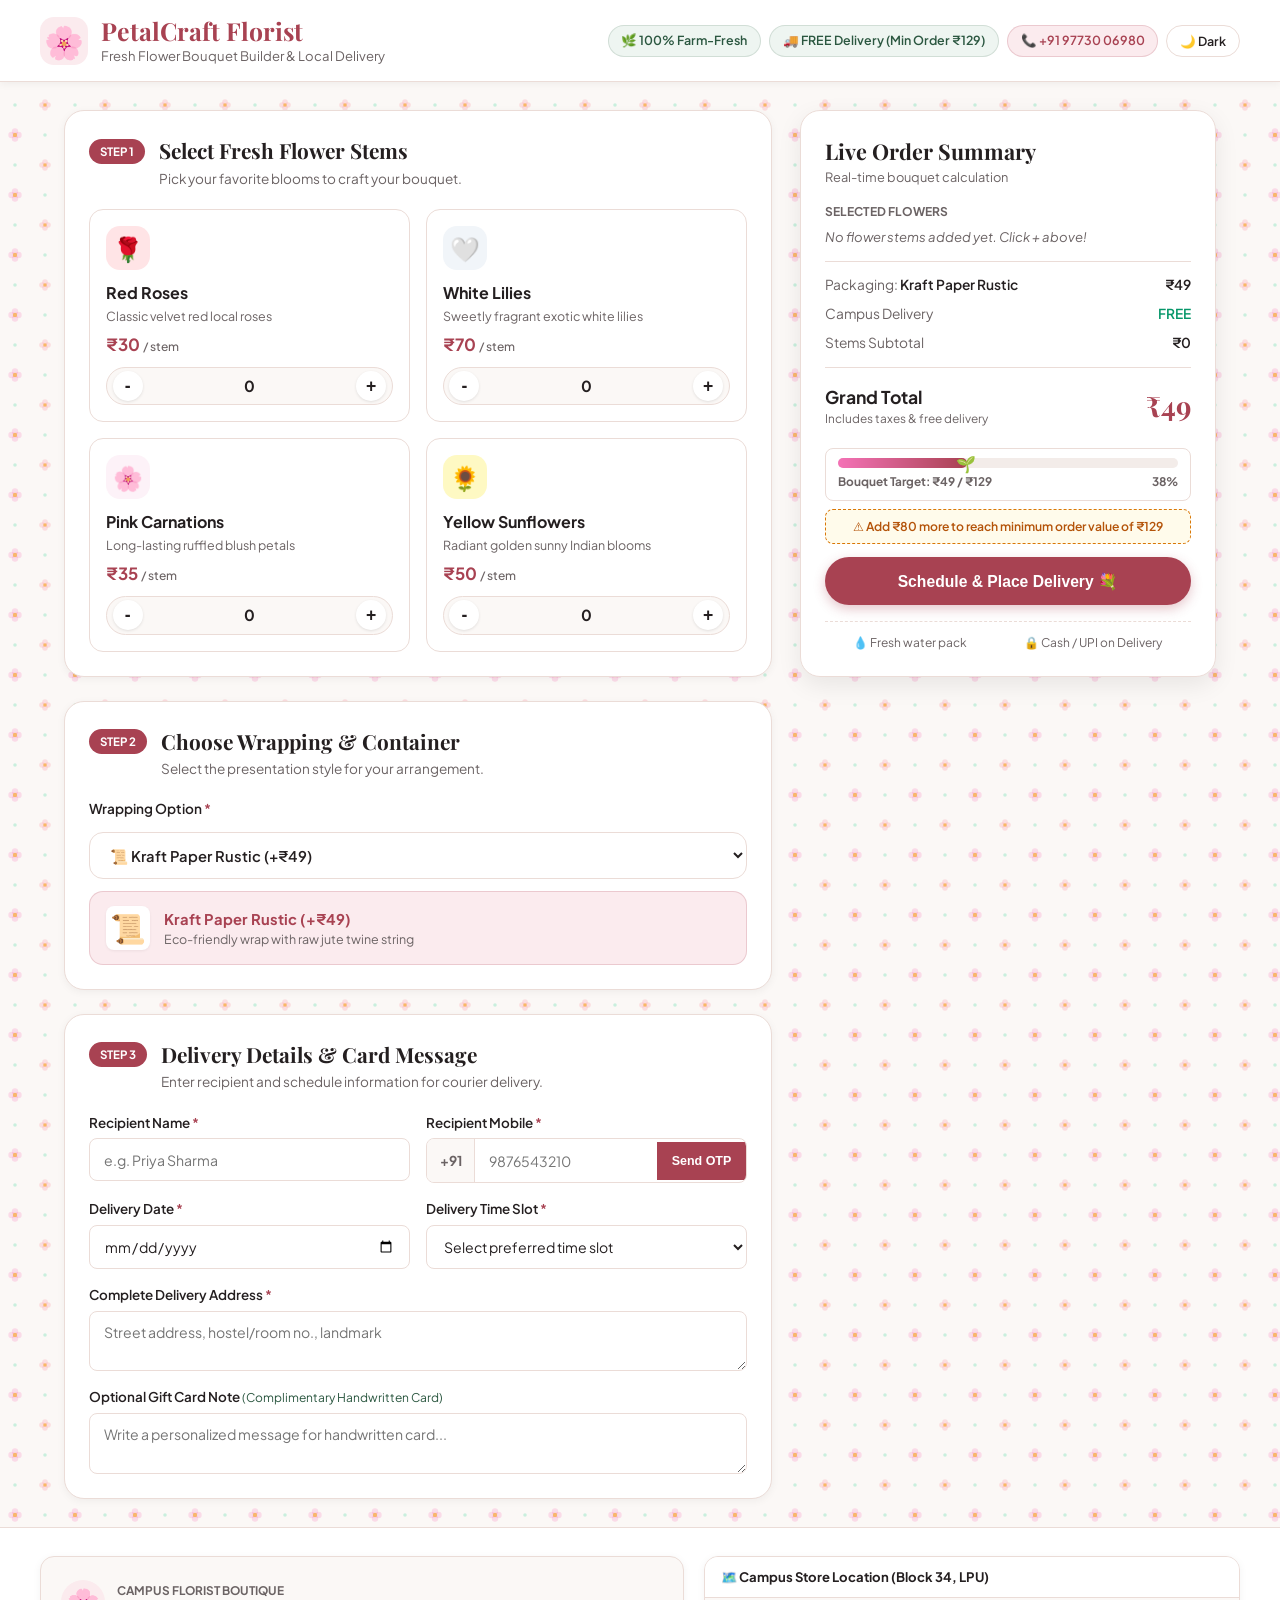
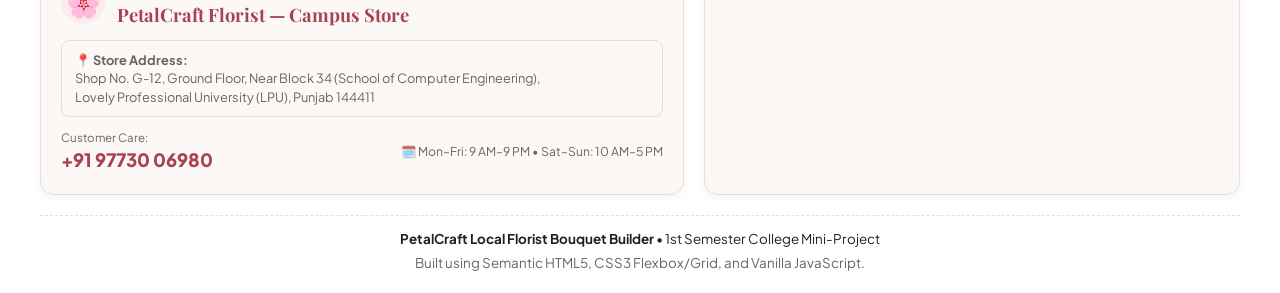
==== commit 34720130: "Remove top loading bar and CSS keyframes" ====
--- a/index.html
+++ b/index.html
@@ -11,9 +11,6 @@
 </head>
 <body>
 
-  <!-- Top Animated Flower Loading Bar -->
-  <div class="flower-top-loader" id="flowerTopLoader"><div class="flower-top-fill"><span class="flower-top-spin">🌸</span></div></div>
-
   <!-- Site Header -->
   <header class="site-header">
     <div class="header-container">
@@ -35,7 +32,7 @@
     <div class="builder-column">
 
       <!-- Step 1: Flower Stems -->
-      <section class="card-section" id="stemSelectorSection">
+      <section class="card-section">
         <div class="section-heading">
           <span class="step-pill">Step 1</span>
           <div><h2>Select Fresh Flower Stems</h2><p>Pick your favorite blooms to craft your bouquet.</p></div>
@@ -65,7 +62,7 @@
       </section>
 
       <!-- Step 2: Wrapping Dropdown -->
-      <section class="card-section" id="wrappingSection">
+      <section class="card-section">
         <div class="section-heading">
           <span class="step-pill">Step 2</span>
           <div><h2>Choose Wrapping & Container</h2><p>Select the presentation style for your arrangement.</p></div>
@@ -86,7 +83,7 @@
       </section>
 
       <!-- Step 3: Delivery Form -->
-      <section class="card-section" id="deliverySection">
+      <section class="card-section">
         <div class="section-heading">
           <span class="step-pill">Step 3</span>
           <div><h2>Delivery Details & Card Message</h2><p>Enter recipient and schedule information for courier delivery.</p></div>
@@ -102,13 +99,13 @@
               <div class="phone-input-wrap">
                 <span class="country-prefix">+91</span>
                 <input type="tel" id="recipientPhone" placeholder="9876543210" maxlength="10" required>
-                <button type="button" class="btn-otp" id="btnSendOtp" onclick="sendOtp()">Send OTP</button>
+                <button type="button" class="btn-otp" onclick="sendOtp()">Send OTP</button>
               </div>
               <span class="phone-verified-tag" id="phoneVerifiedTag" style="display: none;">✓ Verified</span>
             </div>
             <div class="form-group full-width" id="otpBox" style="display: none;">
               <div class="otp-card">
-                <div class="otp-card-top"><span>🔐 4-Digit Verification OTP</span><span class="otp-demo-badge" id="otpDemoCode">Demo OTP: 1234</span></div>
+                <div class="otp-card-top"><span>🔐 4-Digit Verification OTP</span><span class="otp-demo-badge">Demo OTP: 1234</span></div>
                 <div class="otp-input-row">
                   <input type="text" id="otpInput" maxlength="4" placeholder="Enter 4-digit OTP" class="otp-field">
                   <button type="button" class="btn-verify" onclick="verifyOtp()">Verify OTP</button>
@@ -153,7 +150,7 @@
         </div>
         <div class="divider"></div>
         <div class="summary-line"><span>Packaging: <strong id="summaryPackagingName">Kraft Paper Rustic</strong></span><span id="summaryPackagingCost">₹49</span></div>
-        <div class="summary-line"><span>Campus Delivery</span><span id="summaryDeliveryFee"><strong style="color:#059669">FREE</strong></span></div>
+        <div class="summary-line"><span>Campus Delivery</span><span><strong style="color:#059669">FREE</strong></span></div>
         <div class="summary-line"><span>Stems Subtotal</span><span id="summaryStemSubtotal">₹0</span></div>
         <div class="divider"></div>
         <div class="summary-total-line">
@@ -166,7 +163,7 @@
           <div class="flower-progress-text"><span id="flowerProgressStatus">Bouquet Growth: ₹49 / ₹129</span><span id="flowerProgressPct">38%</span></div>
         </div>
         <div class="min-order-hint" id="minOrderHint">⚠️ Min order value is ₹129. Add ₹80 more to checkout.</div>
-        <button type="button" class="btn-checkout" id="btnCheckout" onclick="handleOrderSubmit(event)">Schedule & Place Delivery 💐</button>
+        <button type="button" class="btn-checkout" onclick="handleOrderSubmit(event)">Schedule & Place Delivery 💐</button>
         <div class="summary-footer-perks"><span>💧 Fresh water pack</span><span>🔒 Cash / UPI on Delivery</span></div>
       </div>
     </aside>
--- a/style.css
+++ b/style.css
@@ -21,13 +21,6 @@
   display: flex; 
   flex-direction: column; 
 }
-
-/* Flower Top Loading Bar */
-.flower-top-loader { position: fixed; top: 0; left: 0; width: 100%; height: 5px; background: rgba(168,66,82,0.1); z-index: 10000; overflow: visible; pointer-events: none; }
-.flower-top-fill { height: 100%; width: 0%; background: linear-gradient(90deg, #f472b6, var(--primary)); position: relative; animation: topFlowerLoad 1.3s ease forwards; }
-.flower-top-spin { position: absolute; right: -10px; top: -8px; font-size: 1.1rem; animation: flowerSpin 1.2s linear infinite; }
-@keyframes topFlowerLoad { 0% { width: 0%; opacity: 1; } 80% { width: 95%; opacity: 1; } 100% { width: 100%; opacity: 0; } }
-@keyframes flowerSpin { from { transform: rotate(0deg); } to { transform: rotate(360deg); } }
 
 /* Header & Badges */
 .site-header { background: var(--bg-card); border-bottom: 1px solid var(--border); padding: 1rem 1.5rem; box-shadow: var(--shadow-sm); }
@@ -56,7 +49,7 @@
 .flowers-grid { display: grid; grid-template-columns: repeat(auto-fit, minmax(220px, 1fr)); gap: 1rem; }
 .flower-card { border: 1px solid var(--border); border-radius: var(--radius-md); padding: 1rem; display: flex; flex-direction: column; gap: 0.65rem; background: var(--bg-card); transition: transform 0.2s, border-color 0.2s; }
 .flower-card:hover { transform: translateY(-2px); border-color: var(--primary); }
-.flower-card.has-selected { border-color: var(--primary); background: #fffafb; }
+.flower-card.has-selected { border-color: var(--primary); background: var(--primary-light); }
 .flower-icon-wrap { width: 44px; height: 44px; border-radius: var(--radius-md); display: grid; place-items: center; font-size: 1.5rem; }
 .rose-bg { background: #ffe4e6; } .lily-bg { background: #f1f5f9; } .carnation-bg { background: #fdf2f8; } .sunflower-bg { background: #fef9c3; }
 .flower-info h3 { font-size: 1rem; font-weight: 700; }
@@ -64,7 +57,7 @@
 .flower-price { font-size: 1.05rem; font-weight: 700; color: var(--primary); }
 .flower-price small { font-size: 0.75rem; color: var(--text-muted); font-weight: 500; }
 .qty-control { display: flex; align-items: center; justify-content: space-between; background: var(--bg-page); border-radius: var(--radius-full); padding: 0.2rem 0.35rem; border: 1px solid var(--border); margin-top: auto; }
-.btn-qty { width: 30px; height: 30px; border-radius: 50%; border: none; background: #fff; color: var(--text-main); font-size: 1.1rem; font-weight: 700; cursor: pointer; display: grid; place-items: center; box-shadow: 0 1px 3px rgba(0,0,0,0.1); }
+.btn-qty { width: 30px; height: 30px; border-radius: 50%; border: none; background: var(--bg-card); color: var(--text-main); font-size: 1.1rem; font-weight: 700; cursor: pointer; display: grid; place-items: center; box-shadow: 0 1px 3px rgba(0,0,0,0.1); }
 .btn-qty:hover { background: var(--primary); color: #fff; }
 .qty-display { font-size: 0.95rem; font-weight: 700; min-width: 22px; text-align: center; }
 
@@ -74,7 +67,7 @@
 .form-select { width: 100%; padding: 0.8rem 1rem; border: 1.5px solid var(--border); border-radius: var(--radius-md); font-family: inherit; font-size: 0.92rem; font-weight: 600; background: var(--bg-card); color: var(--text-main); cursor: pointer; outline: none; }
 .form-select:focus, .form-group input:focus, .form-group select:focus, .form-group textarea:focus { border-color: var(--primary); box-shadow: 0 0 0 3px rgba(168,66,82,0.15); }
 .wrap-preview-badge { display: flex; align-items: center; gap: 0.85rem; background: var(--primary-light); border: 1px solid rgba(168,66,82,0.2); border-radius: var(--radius-md); padding: 0.85rem 1rem; }
-.wrap-badge-icon { font-size: 1.8rem; width: 44px; height: 44px; background: #fff; border-radius: var(--radius-sm); display: grid; place-items: center; flex-shrink: 0; box-shadow: 0 1px 3px rgba(0,0,0,0.06); }
+.wrap-badge-icon { font-size: 1.8rem; width: 44px; height: 44px; background: var(--bg-card); border-radius: var(--radius-sm); display: grid; place-items: center; flex-shrink: 0; box-shadow: 0 1px 3px rgba(0,0,0,0.06); }
 .wrap-preview-badge strong { display: block; font-size: 0.92rem; color: var(--primary); }
 .wrap-preview-badge p { font-size: 0.78rem; color: var(--text-muted); }
 
@@ -95,7 +88,7 @@
 .phone-verified-tag { font-size: 0.76rem; font-weight: 700; color: #059669; margin-top: 0.2rem; }
 .otp-card { background: var(--primary-light); border: 1.5px dashed var(--primary); border-radius: var(--radius-md); padding: 0.85rem 1rem; display: flex; flex-direction: column; gap: 0.5rem; }
 .otp-card-top { display: flex; justify-content: space-between; align-items: center; font-size: 0.82rem; font-weight: 700; color: var(--text-main); }
-.otp-demo-badge { background: #fff; color: var(--primary); padding: 0.15rem 0.55rem; border-radius: var(--radius-full); font-size: 0.78rem; font-weight: 800; border: 1px solid rgba(168,66,82,0.3); }
+.otp-demo-badge { background: var(--bg-card); color: var(--primary); padding: 0.15rem 0.55rem; border-radius: var(--radius-full); font-size: 0.78rem; font-weight: 800; border: 1px solid rgba(168,66,82,0.3); }
 .otp-input-row { display: flex; gap: 0.5rem; }
 .otp-field { width: 140px !important; text-align: center; letter-spacing: 4px; font-weight: 700; font-size: 1rem !important; }
 .btn-verify { background: var(--botanical); color: #fff; border: none; border-radius: var(--radius-sm); font-size: 0.82rem; font-weight: 700; padding: 0.6rem 1rem; cursor: pointer; }
@@ -118,7 +111,7 @@
 .total-label { font-size: 1.1rem; font-weight: 700; display: block; }
 .total-hint { font-size: 0.74rem; color: var(--text-muted); display: block; }
 .total-price { font-family: var(--font-serif); font-size: 1.75rem; font-weight: 700; color: var(--primary); }
-.flower-progress-box { margin: 0.85rem 0 0.5rem; background: #fffafb; border: 1px solid var(--border); border-radius: var(--radius-sm); padding: 0.55rem 0.75rem; }
+.flower-progress-box { margin: 0.85rem 0 0.5rem; background: var(--bg-card); border: 1px solid var(--border); border-radius: var(--radius-sm); padding: 0.55rem 0.75rem; }
 .flower-progress-bar { width: 100%; height: 10px; background: #f3ece9; border-radius: var(--radius-full); position: relative; }
 .flower-progress-fill { height: 100%; background: linear-gradient(90deg, #f472b6, var(--primary)); border-radius: var(--radius-full); transition: width 0.3s ease; position: relative; }
 .flower-progress-fill.is-complete { background: linear-gradient(90deg, #34d399, #059669); }
@@ -144,13 +137,13 @@
 .invoice-meta-sub { font-size: 0.74rem; color: var(--text-muted); }
 .bill-table { width: 100%; border-collapse: collapse; margin: 0.6rem 0; }
 .bill-table th { text-align: left; font-size: 0.72rem; text-transform: uppercase; color: var(--text-muted); border-bottom: 1px solid var(--border); padding: 0.35rem 0; }
-.bill-table td { padding: 0.4rem 0; border-bottom: 1px solid #f6efed; font-size: 0.84rem; }
+.bill-table td { padding: 0.4rem 0; border-bottom: 1px solid var(--border); font-size: 0.84rem; }
 .bill-table td.text-right, .bill-table th.text-right { text-align: right; }
 .bill-subtotal-block { margin-top: 0.5rem; border-top: 1px dashed var(--border); padding-top: 0.4rem; }
 .bill-calc-row { display: flex; justify-content: space-between; font-size: 0.8rem; color: var(--text-muted); margin-bottom: 0.25rem; }
 .bill-grand-total-row { display: flex; justify-content: space-between; font-size: 1.1rem; font-weight: 700; color: var(--primary); border-top: 1.5px solid var(--border); padding-top: 0.5rem; margin-top: 0.4rem; }
 .delivery-summary-box { background: var(--bg-page); border-radius: var(--radius-sm); padding: 0.7rem; margin-top: 0.75rem; font-size: 0.8rem; display: grid; grid-template-columns: 1fr 1fr; gap: 0.4rem; }
-.gift-card-preview { margin-top: 0.65rem; padding: 0.6rem; background: #fffbeb; border-left: 3px solid #c28834; border-radius: 4px; font-size: 0.8rem; }
+.gift-card-preview { margin-top: 0.65rem; padding: 0.6rem; background: var(--primary-light); border-left: 3px solid var(--primary); border-radius: 4px; font-size: 0.8rem; }
 .modal-actions { display: flex; gap: 0.75rem; }
 .btn-primary, .btn-secondary { flex: 1; padding: 0.75rem; border-radius: var(--radius-full); font-weight: 700; font-size: 0.9rem; cursor: pointer; border: none; }
 .btn-primary { background: var(--primary); color: #fff; }
@@ -181,7 +174,7 @@
 .footer-bottom-info p { font-size: 0.84rem; }
 .footer-sub { font-size: 0.75rem; color: var(--text-muted); margin-top: 0.2rem; }
 
-/* Dark Mode Theme */
+/* Dark Mode Theme: Simple CSS Variable Overrides */
 body.dark-mode {
   --bg-page: #151012;
   --bg-card: #221a1c;
@@ -190,21 +183,7 @@
   --border: #3d2d31;
   --primary-light: #3a1c22;
   --botanical-light: #162a1e;
-  background-image: url("data:image/svg+xml,%3Csvg xmlns='http://www.w3.org/2000/svg' width='60' height='60' viewBox='0 0 60 60'%3E%3Cg fill='%23f472b6' fill-opacity='0.1'%3E%3Ccircle cx='15' cy='11.5' r='3.2'/%3E%3Ccircle cx='15' cy='18.5' r='3.2'/%3E%3Ccircle cx='11.5' cy='15' r='3.2'/%3E%3Ccircle cx='18.5' cy='15' r='3.2'/%3E%3C/g%3E%3Ccircle cx='15' cy='15' r='2.2' fill='%23f59e0b' fill-opacity='0.25'/%3E%3Cg fill='%23fb7185' fill-opacity='0.08'%3E%3Ccircle cx='45' cy='42' r='2.8'/%3E%3Ccircle cx='45' cy='48' r='2.8'/%3E%3Ccircle cx='42' cy='45' r='2.8'/%3E%3Ccircle cx='48' cy='45' r='2.8'/%3E%3C/g%3E%3Ccircle cx='45' cy='45' r='1.8' fill='%23f59e0b' fill-opacity='0.25'/%3E%3Ccircle cx='45' cy='15' r='1.8' fill='%2334d399' fill-opacity='0.12'/%3E%3Ccircle cx='15' cy='45' r='1.8' fill='%2334d399' fill-opacity='0.12'/%3E%3C/svg%3E");
 }
-body.dark-mode .flower-card.has-selected { background: #331f24; }
-body.dark-mode .flower-progress-box { background: #1c1517; }
-body.dark-mode .wrap-badge-icon, body.dark-mode .btn-qty { background: #2f2225; }
-body.dark-mode .country-prefix { background: #1c1517; }
-body.dark-mode .otp-demo-badge { background: #2f2225; }
-body.dark-mode .min-order-hint { background: #352211; border-color: #92400e; color: #fde68a; }
-body.dark-mode .min-order-hint.min-order-met { background: #064e3b; border-color: #059669; color: #a7f3d0; }
-body.dark-mode .bill-table td { border-bottom-color: #3d2d31; }
-body.dark-mode .rose-bg { background: #3d1f25; }
-body.dark-mode .lily-bg { background: #222c36; }
-body.dark-mode .carnation-bg { background: #3b1e2c; }
-body.dark-mode .sunflower-bg { background: #3a321a; }
-body.dark-mode .modal-card { box-shadow: 0 8px 32px rgba(0,0,0,0.4); }
 
 /* Responsive & Print */
 @media (max-width: 900px) { .main-container { grid-template-columns: 1fr; } .summary-sticky-card { position: static; } .footer-store-grid { grid-template-columns: 1fr; } }
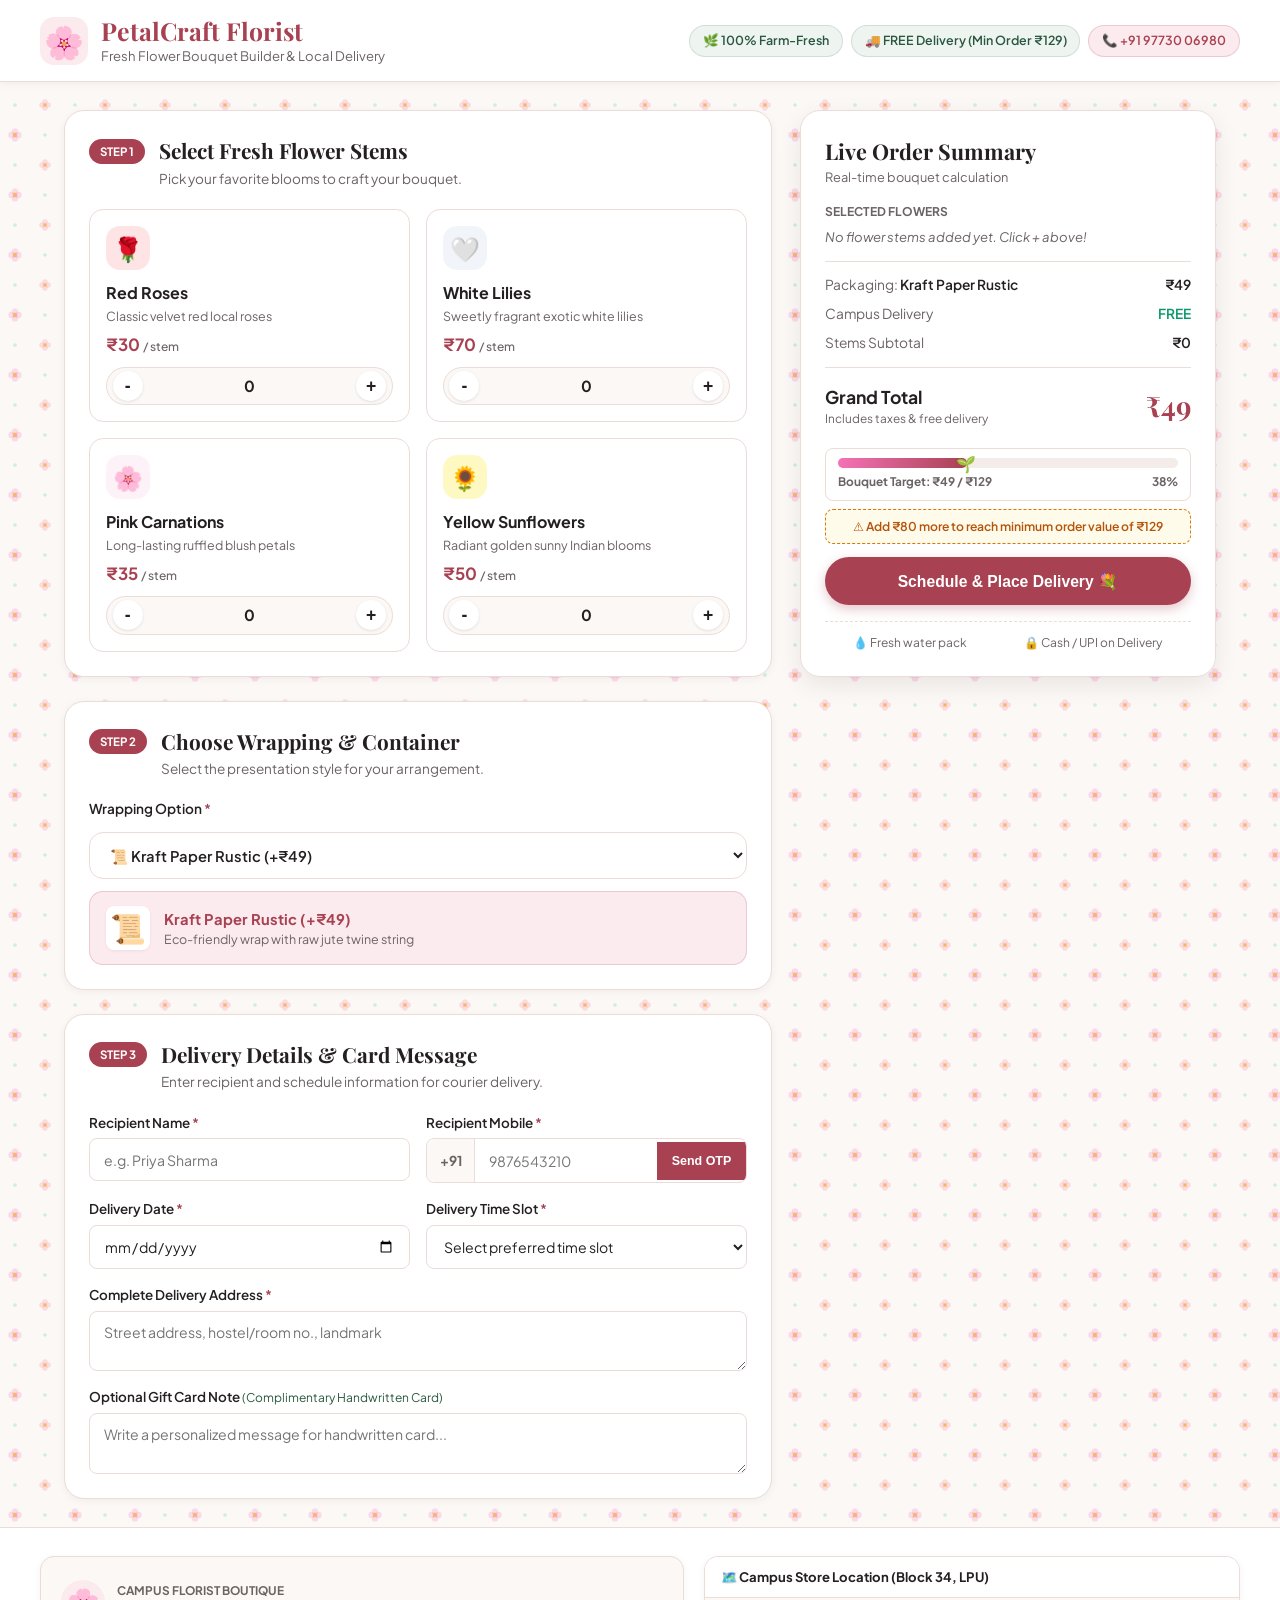
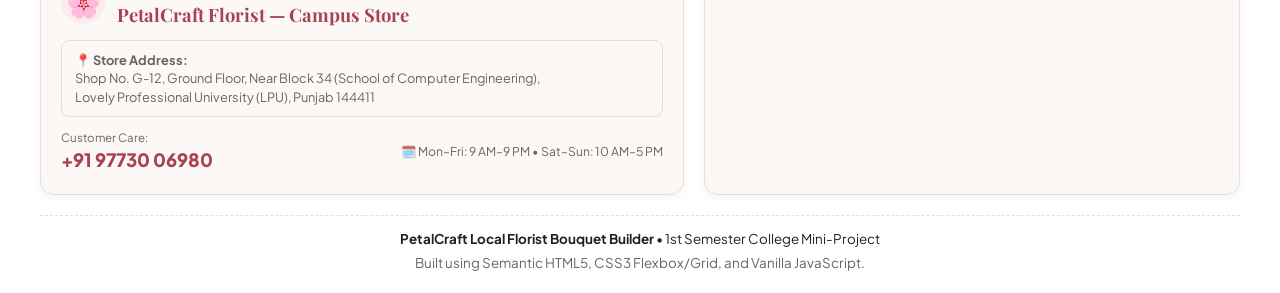
==== commit 1c6b6da2: "Remove Dark Mode feature for a completely clean and focused codebase" ====
--- a/index.html
+++ b/index.html
@@ -22,7 +22,6 @@
         <span class="badge">🌿 100% Farm-Fresh</span>
         <span class="badge">🚚 FREE Delivery (Min Order ₹129)</span>
         <a href="tel:+919773006980" class="badge support-badge">📞 +91 97730 06980</a>
-        <button type="button" class="badge theme-btn" id="themeBtn" onclick="toggleTheme()">🌙 Dark</button>
       </div>
     </div>
   </header>
--- a/style.css
+++ b/style.css
@@ -1,197 +1,1129 @@
 /* PetalCraft Florist - Stylesheet (1st Semester Project) */
+
+/* 1. Global CSS Variables & Design System */
 :root {
-  --primary: #a84252; --primary-hover: #8f3443; --primary-light: #fbebee;
-  --botanical: #2b5740; --botanical-light: #eef5f1;
-  --bg-page: #fbf8f6; --bg-card: #ffffff;
-  --text-main: #241f20; --text-muted: #6b6364; --border: #ebdcd7;
-  --shadow-sm: 0 2px 8px rgba(0,0,0,0.05); --shadow-md: 0 8px 24px rgba(0,0,0,0.08);
-  --radius-sm: 8px; --radius-md: 14px; --radius-lg: 20px; --radius-full: 999px;
+  --primary: #a84252;
+  --primary-hover: #8f3443;
+  --primary-light: #fbebee;
+  --botanical: #2b5740;
+  --botanical-light: #eef5f1;
+  --bg-page: #fbf8f6;
+  --bg-card: #ffffff;
+  --text-main: #241f20;
+  --text-muted: #6b6364;
+  --border: #ebdcd7;
+  --shadow-sm: 0 2px 8px rgba(0, 0, 0, 0.05);
+  --shadow-md: 0 8px 24px rgba(0, 0, 0, 0.08);
+  --radius-sm: 8px;
+  --radius-md: 14px;
+  --radius-lg: 20px;
+  --radius-full: 999px;
   --font-body: 'Plus Jakarta Sans', system-ui, sans-serif;
   --font-serif: 'Playfair Display', Georgia, serif;
 }
-*, *::before, *::after { box-sizing: border-box; margin: 0; padding: 0; }
-body { 
-  font-family: var(--font-body); 
-  background-color: var(--bg-page); 
+
+/* 2. Universal Reset */
+*,
+*::before,
+*::after {
+  box-sizing: border-box;
+  margin: 0;
+  padding: 0;
+}
+
+/* 3. Base Body & Floral Pattern Wallpaper */
+body {
+  font-family: var(--font-body);
+  background-color: var(--bg-page);
   background-image: url("data:image/svg+xml,%3Csvg xmlns='http://www.w3.org/2000/svg' width='60' height='60' viewBox='0 0 60 60'%3E%3Cg fill='%23f472b6' fill-opacity='0.22'%3E%3Ccircle cx='15' cy='11.5' r='3.2'/%3E%3Ccircle cx='15' cy='18.5' r='3.2'/%3E%3Ccircle cx='11.5' cy='15' r='3.2'/%3E%3Ccircle cx='18.5' cy='15' r='3.2'/%3E%3C/g%3E%3Ccircle cx='15' cy='15' r='2.2' fill='%23f59e0b' fill-opacity='0.55'/%3E%3Cg fill='%23fb7185' fill-opacity='0.2'%3E%3Ccircle cx='45' cy='42' r='2.8'/%3E%3Ccircle cx='45' cy='48' r='2.8'/%3E%3Ccircle cx='42' cy='45' r='2.8'/%3E%3Ccircle cx='48' cy='45' r='2.8'/%3E%3C/g%3E%3Ccircle cx='45' cy='45' r='1.8' fill='%23f59e0b' fill-opacity='0.55'/%3E%3Ccircle cx='45' cy='15' r='1.8' fill='%2334d399' fill-opacity='0.25'/%3E%3Ccircle cx='15' cy='45' r='1.8' fill='%2334d399' fill-opacity='0.25'/%3E%3C/svg%3E");
   background-size: 60px 60px;
-  color: var(--text-main); 
-  line-height: 1.5; 
-  min-height: 100vh; 
-  display: flex; 
-  flex-direction: column; 
-}
-
-/* Header & Badges */
-.site-header { background: var(--bg-card); border-bottom: 1px solid var(--border); padding: 1rem 1.5rem; box-shadow: var(--shadow-sm); }
-.header-container { max-width: 1200px; margin: 0 auto; display: flex; justify-content: space-between; align-items: center; flex-wrap: wrap; gap: 1rem; }
-.brand { display: flex; align-items: center; gap: 0.8rem; }
-.brand-icon { font-size: 2rem; background: var(--primary-light); width: 48px; height: 48px; display: grid; place-items: center; border-radius: var(--radius-md); }
-.brand-title { font-family: var(--font-serif); font-size: 1.55rem; color: var(--primary); line-height: 1.2; }
-.brand-tagline { font-size: 0.82rem; color: var(--text-muted); }
-.header-badges { display: flex; gap: 0.5rem; flex-wrap: wrap; }
-.badge { background: var(--botanical-light); color: var(--botanical); font-size: 0.78rem; font-weight: 600; padding: 0.35rem 0.8rem; border-radius: var(--radius-full); border: 1px solid rgba(43,87,64,0.15); text-decoration: none; }
-.support-badge { background: var(--primary-light); color: var(--primary); border-color: rgba(168,66,82,0.2); }
-.support-badge:hover { background: var(--primary); color: #fff; }
-.theme-btn { background: var(--bg-card); color: var(--text-main); border-color: var(--border); cursor: pointer; font-family: inherit; }
-.theme-btn:hover { border-color: var(--primary); color: var(--primary); }
-
-/* Main Layout */
-.main-container { max-width: 1200px; width: 100%; margin: 1.75rem auto; padding: 0 1.5rem; display: grid; grid-template-columns: 1.7fr 1fr; gap: 1.75rem; align-items: start; flex: 1; }
-.builder-column { display: flex; flex-direction: column; gap: 1.5rem; }
-.card-section { background: var(--bg-card); border: 1px solid var(--border); border-radius: var(--radius-lg); padding: 1.5rem; box-shadow: var(--shadow-sm); }
-.section-heading { display: flex; align-items: flex-start; gap: 0.85rem; margin-bottom: 1.25rem; }
-.step-pill { background: var(--primary); color: #fff; font-size: 0.72rem; font-weight: 700; padding: 0.25rem 0.7rem; border-radius: var(--radius-full); text-transform: uppercase; margin-top: 0.2rem; }
-.section-heading h2 { font-family: var(--font-serif); font-size: 1.3rem; }
-.section-heading p { font-size: 0.85rem; color: var(--text-muted); margin-top: 0.15rem; }
-
-/* Flower Cards */
-.flowers-grid { display: grid; grid-template-columns: repeat(auto-fit, minmax(220px, 1fr)); gap: 1rem; }
-.flower-card { border: 1px solid var(--border); border-radius: var(--radius-md); padding: 1rem; display: flex; flex-direction: column; gap: 0.65rem; background: var(--bg-card); transition: transform 0.2s, border-color 0.2s; }
-.flower-card:hover { transform: translateY(-2px); border-color: var(--primary); }
-.flower-card.has-selected { border-color: var(--primary); background: var(--primary-light); }
-.flower-icon-wrap { width: 44px; height: 44px; border-radius: var(--radius-md); display: grid; place-items: center; font-size: 1.5rem; }
-.rose-bg { background: #ffe4e6; } .lily-bg { background: #f1f5f9; } .carnation-bg { background: #fdf2f8; } .sunflower-bg { background: #fef9c3; }
-.flower-info h3 { font-size: 1rem; font-weight: 700; }
-.flower-desc { font-size: 0.78rem; color: var(--text-muted); margin: 0.15rem 0 0.35rem; }
-.flower-price { font-size: 1.05rem; font-weight: 700; color: var(--primary); }
-.flower-price small { font-size: 0.75rem; color: var(--text-muted); font-weight: 500; }
-.qty-control { display: flex; align-items: center; justify-content: space-between; background: var(--bg-page); border-radius: var(--radius-full); padding: 0.2rem 0.35rem; border: 1px solid var(--border); margin-top: auto; }
-.btn-qty { width: 30px; height: 30px; border-radius: 50%; border: none; background: var(--bg-card); color: var(--text-main); font-size: 1.1rem; font-weight: 700; cursor: pointer; display: grid; place-items: center; box-shadow: 0 1px 3px rgba(0,0,0,0.1); }
-.btn-qty:hover { background: var(--primary); color: #fff; }
-.qty-display { font-size: 0.95rem; font-weight: 700; min-width: 22px; text-align: center; }
-
-/* Wrapping & Preview */
-.wrapping-select-group { display: flex; flex-direction: column; gap: 0.75rem; }
-.form-label { font-size: 0.85rem; font-weight: 600; }
-.form-select { width: 100%; padding: 0.8rem 1rem; border: 1.5px solid var(--border); border-radius: var(--radius-md); font-family: inherit; font-size: 0.92rem; font-weight: 600; background: var(--bg-card); color: var(--text-main); cursor: pointer; outline: none; }
-.form-select:focus, .form-group input:focus, .form-group select:focus, .form-group textarea:focus { border-color: var(--primary); box-shadow: 0 0 0 3px rgba(168,66,82,0.15); }
-.wrap-preview-badge { display: flex; align-items: center; gap: 0.85rem; background: var(--primary-light); border: 1px solid rgba(168,66,82,0.2); border-radius: var(--radius-md); padding: 0.85rem 1rem; }
-.wrap-badge-icon { font-size: 1.8rem; width: 44px; height: 44px; background: var(--bg-card); border-radius: var(--radius-sm); display: grid; place-items: center; flex-shrink: 0; box-shadow: 0 1px 3px rgba(0,0,0,0.06); }
-.wrap-preview-badge strong { display: block; font-size: 0.92rem; color: var(--primary); }
-.wrap-preview-badge p { font-size: 0.78rem; color: var(--text-muted); }
-
-/* Delivery Form & OTP */
-.form-grid { display: grid; grid-template-columns: 1fr 1fr; gap: 1rem; }
-.full-width { grid-column: 1/-1; }
-.form-group { display: flex; flex-direction: column; gap: 0.35rem; }
-.form-group label { font-size: 0.84rem; font-weight: 600; }
-.req { color: var(--primary); }
-.char-hint { font-size: 0.75rem; color: var(--botanical); font-weight: 400; }
-.form-group input, .form-group select, .form-group textarea { width: 100%; padding: 0.7rem 0.85rem; border: 1px solid var(--border); border-radius: var(--radius-sm); font-family: inherit; font-size: 0.88rem; outline: none; background: var(--bg-card); color: var(--text-main); }
-.phone-input-wrap { display: flex; align-items: center; border: 1px solid var(--border); border-radius: var(--radius-sm); background: var(--bg-card); overflow: hidden; }
-.country-prefix { padding: 0.7rem 0.8rem; background: var(--bg-page); font-size: 0.85rem; font-weight: 700; color: var(--text-muted); border-right: 1px solid var(--border); }
-.phone-input-wrap input { border: none !important; flex: 1; border-radius: 0 !important; }
-.phone-input-wrap input:focus { box-shadow: none !important; }
-.btn-otp { background: var(--primary); color: #fff; border: none; font-size: 0.78rem; font-weight: 700; padding: 0.75rem 0.9rem; cursor: pointer; white-space: nowrap; }
-.btn-otp:hover, .btn-checkout:hover { background: var(--primary-hover); }
-.phone-verified-tag { font-size: 0.76rem; font-weight: 700; color: #059669; margin-top: 0.2rem; }
-.otp-card { background: var(--primary-light); border: 1.5px dashed var(--primary); border-radius: var(--radius-md); padding: 0.85rem 1rem; display: flex; flex-direction: column; gap: 0.5rem; }
-.otp-card-top { display: flex; justify-content: space-between; align-items: center; font-size: 0.82rem; font-weight: 700; color: var(--text-main); }
-.otp-demo-badge { background: var(--bg-card); color: var(--primary); padding: 0.15rem 0.55rem; border-radius: var(--radius-full); font-size: 0.78rem; font-weight: 800; border: 1px solid rgba(168,66,82,0.3); }
-.otp-input-row { display: flex; gap: 0.5rem; }
-.otp-field { width: 140px !important; text-align: center; letter-spacing: 4px; font-weight: 700; font-size: 1rem !important; }
-.btn-verify { background: var(--botanical); color: #fff; border: none; border-radius: var(--radius-sm); font-size: 0.82rem; font-weight: 700; padding: 0.6rem 1rem; cursor: pointer; }
-.btn-verify:hover { opacity: 0.9; }
-.otp-hint-text { font-size: 0.74rem; color: var(--text-muted); }
-
-/* Live Summary Sidebar */
-.summary-column { position: relative; }
-.summary-sticky-card { position: sticky; top: 1.5rem; background: var(--bg-card); border: 1px solid var(--border); border-radius: var(--radius-lg); padding: 1.5rem; box-shadow: var(--shadow-md); }
-.summary-title { font-family: var(--font-serif); font-size: 1.35rem; }
-.summary-subtitle { font-size: 0.8rem; color: var(--text-muted); margin-bottom: 1rem; }
-.summary-label { font-size: 0.75rem; text-transform: uppercase; font-weight: 700; color: var(--text-muted); display: block; margin-bottom: 0.4rem; }
-.stems-list { list-style: none; display: flex; flex-direction: column; gap: 0.4rem; }
-.stems-list li { display: flex; justify-content: space-between; font-size: 0.86rem; }
-.stems-list .empty-state { color: var(--text-muted); font-style: italic; font-size: 0.82rem; }
-.divider { height: 1px; background: var(--border); margin: 0.85rem 0; }
-.summary-line { display: flex; justify-content: space-between; font-size: 0.86rem; margin-bottom: 0.5rem; color: var(--text-muted); }
-.summary-line strong, .summary-line span:last-child { color: var(--text-main); font-weight: 600; }
-.summary-total-line { display: flex; justify-content: space-between; align-items: center; margin: 1rem 0 1.25rem; }
-.total-label { font-size: 1.1rem; font-weight: 700; display: block; }
-.total-hint { font-size: 0.74rem; color: var(--text-muted); display: block; }
-.total-price { font-family: var(--font-serif); font-size: 1.75rem; font-weight: 700; color: var(--primary); }
-.flower-progress-box { margin: 0.85rem 0 0.5rem; background: var(--bg-card); border: 1px solid var(--border); border-radius: var(--radius-sm); padding: 0.55rem 0.75rem; }
-.flower-progress-bar { width: 100%; height: 10px; background: #f3ece9; border-radius: var(--radius-full); position: relative; }
-.flower-progress-fill { height: 100%; background: linear-gradient(90deg, #f472b6, var(--primary)); border-radius: var(--radius-full); transition: width 0.3s ease; position: relative; }
-.flower-progress-fill.is-complete { background: linear-gradient(90deg, #34d399, #059669); }
-.flower-progress-bud { position: absolute; right: -9px; top: -6px; font-size: 1rem; transition: transform 0.2s; }
-.flower-progress-text { display: flex; justify-content: space-between; font-size: 0.74rem; font-weight: 700; color: var(--text-muted); margin-top: 0.35rem; }
-.min-order-hint { display: block; font-size: 0.76rem; font-weight: 600; color: #b45309; background: #fffbeb; padding: 0.45rem 0.65rem; border-radius: var(--radius-sm); border: 1px dashed #d97706; margin-bottom: 0.85rem; text-align: center; }
-.min-order-hint.min-order-met { color: #047857; background: #ecfdf5; border-color: #10b981; }
-.btn-checkout { width: 100%; padding: 0.9rem; border: none; border-radius: var(--radius-full); background: var(--primary); color: #fff; font-size: 0.98rem; font-weight: 700; cursor: pointer; box-shadow: 0 4px 12px rgba(168,66,82,0.3); transition: transform 0.2s; }
-.btn-checkout:hover { transform: translateY(-2px); }
-.summary-footer-perks { display: flex; justify-content: space-around; margin-top: 1rem; font-size: 0.75rem; color: var(--text-muted); border-top: 1px dashed var(--border); padding-top: 0.75rem; }
-
-/* Tax Invoice Modal */
-.modal-overlay { position: fixed; inset: 0; background: rgba(36,31,32,0.65); backdrop-filter: blur(4px); display: none; place-items: center; z-index: 9999; padding: 1rem; opacity: 0; transition: opacity 0.25s; overflow-y: auto; }
-.modal-overlay.active { display: grid; opacity: 1; }
-.modal-card { background: var(--bg-card); color: var(--text-main); border-radius: var(--radius-lg); box-shadow: var(--shadow-md); max-width: 580px; width: 100%; padding: 1.75rem; margin: auto; max-height: 90vh; overflow-y: auto; text-align: center; }
-.modal-badge-check { width: 48px; height: 48px; background: var(--botanical-light); color: var(--botanical); font-size: 1.5rem; font-weight: 700; border-radius: 50%; display: grid; place-items: center; margin: 0 auto 0.5rem; }
-.status-chip { background: var(--botanical-light); color: var(--botanical); font-size: 0.74rem; font-weight: 700; text-transform: uppercase; padding: 0.25rem 0.75rem; border-radius: var(--radius-full); display: inline-block; margin-bottom: 0.35rem; }
-.modal-header h2 { font-family: var(--font-serif); font-size: 1.45rem; }
-.modal-desc { font-size: 0.84rem; color: var(--text-muted); margin-top: 0.2rem; }
-.printable-invoice { background: var(--bg-card); color: var(--text-main); border: 1px solid var(--border); border-radius: var(--radius-md); padding: 1rem; text-align: left; font-size: 0.85rem; margin: 1.25rem 0; }
-.invoice-header-row { display: flex; justify-content: space-between; border-bottom: 1px solid var(--border); padding-bottom: 0.6rem; margin-bottom: 0.65rem; }
-.invoice-shop-name { font-family: var(--font-serif); font-weight: 700; color: var(--primary); }
-.invoice-meta-sub { font-size: 0.74rem; color: var(--text-muted); }
-.bill-table { width: 100%; border-collapse: collapse; margin: 0.6rem 0; }
-.bill-table th { text-align: left; font-size: 0.72rem; text-transform: uppercase; color: var(--text-muted); border-bottom: 1px solid var(--border); padding: 0.35rem 0; }
-.bill-table td { padding: 0.4rem 0; border-bottom: 1px solid var(--border); font-size: 0.84rem; }
-.bill-table td.text-right, .bill-table th.text-right { text-align: right; }
-.bill-subtotal-block { margin-top: 0.5rem; border-top: 1px dashed var(--border); padding-top: 0.4rem; }
-.bill-calc-row { display: flex; justify-content: space-between; font-size: 0.8rem; color: var(--text-muted); margin-bottom: 0.25rem; }
-.bill-grand-total-row { display: flex; justify-content: space-between; font-size: 1.1rem; font-weight: 700; color: var(--primary); border-top: 1.5px solid var(--border); padding-top: 0.5rem; margin-top: 0.4rem; }
-.delivery-summary-box { background: var(--bg-page); border-radius: var(--radius-sm); padding: 0.7rem; margin-top: 0.75rem; font-size: 0.8rem; display: grid; grid-template-columns: 1fr 1fr; gap: 0.4rem; }
-.gift-card-preview { margin-top: 0.65rem; padding: 0.6rem; background: var(--primary-light); border-left: 3px solid var(--primary); border-radius: 4px; font-size: 0.8rem; }
-.modal-actions { display: flex; gap: 0.75rem; }
-.btn-primary, .btn-secondary { flex: 1; padding: 0.75rem; border-radius: var(--radius-full); font-weight: 700; font-size: 0.9rem; cursor: pointer; border: none; }
-.btn-primary { background: var(--primary); color: #fff; }
-.btn-primary:hover { background: var(--primary-hover); }
-.btn-secondary { background: var(--bg-card); border: 1.5px solid var(--border); color: var(--text-main); }
-.btn-secondary:hover { border-color: var(--primary); color: var(--primary); }
-
-/* Footer & Maps */
-.site-footer { background: var(--bg-card); border-top: 1px solid var(--border); padding: 1.75rem 1.5rem 1.25rem; margin-top: auto; }
-.footer-container { max-width: 1200px; margin: 0 auto; display: flex; flex-direction: column; gap: 1.25rem; }
-.footer-store-grid { display: grid; grid-template-columns: 1.2fr 1fr; gap: 1.25rem; align-items: stretch; }
-.support-card { background: var(--bg-page); border: 1px solid var(--border); border-radius: var(--radius-md); padding: 1.25rem; display: flex; flex-direction: column; gap: 0.75rem; box-shadow: var(--shadow-sm); text-align: left; }
-.support-header { display: flex; align-items: center; gap: 0.75rem; }
-.support-icon { font-size: 1.75rem; background: var(--primary-light); width: 44px; height: 44px; border-radius: 50%; display: grid; place-items: center; flex-shrink: 0; }
-.support-label { font-size: 0.74rem; text-transform: uppercase; font-weight: 700; color: var(--text-muted); }
-.store-name { font-family: var(--font-serif); font-size: 1.15rem; color: var(--primary); }
-.store-address { font-style: normal; font-size: 0.8rem; color: var(--text-muted); line-height: 1.45; background: var(--bg-page); padding: 0.6rem 0.8rem; border-radius: var(--radius-sm); border: 1px solid var(--border); }
-.support-contact-row { display: flex; justify-content: space-between; align-items: center; flex-wrap: wrap; gap: 0.5rem; margin-top: auto; }
-.contact-mini-label { font-size: 0.72rem; color: var(--text-muted); display: block; }
-.support-phone { font-size: 1.15rem; font-weight: 800; color: var(--primary); text-decoration: none; }
-.support-phone:hover { text-decoration: underline; }
-.support-hours { font-size: 0.76rem; color: var(--text-muted); }
-.map-card { background: var(--bg-page); border: 1px solid var(--border); border-radius: var(--radius-md); overflow: hidden; display: flex; flex-direction: column; box-shadow: var(--shadow-sm); }
-.map-card-header { padding: 0.65rem 1rem; font-size: 0.82rem; font-weight: 700; color: var(--text-main); background: var(--bg-card); border-bottom: 1px solid var(--border); }
-.map-responsive { width: 100%; height: 100%; min-height: 190px; }
-.map-responsive iframe { width: 100%; height: 100%; min-height: 190px; display: block; border: 0; }
-.footer-bottom-info { text-align: center; border-top: 1px dashed var(--border); padding-top: 0.85rem; }
-.footer-bottom-info p { font-size: 0.84rem; }
-.footer-sub { font-size: 0.75rem; color: var(--text-muted); margin-top: 0.2rem; }
-
-/* Dark Mode Theme: Simple CSS Variable Overrides */
-body.dark-mode {
-  --bg-page: #151012;
-  --bg-card: #221a1c;
-  --text-main: #f5eeea;
-  --text-muted: #bdafae;
-  --border: #3d2d31;
-  --primary-light: #3a1c22;
-  --botanical-light: #162a1e;
-}
-
-/* Responsive & Print */
-@media (max-width: 900px) { .main-container { grid-template-columns: 1fr; } .summary-sticky-card { position: static; } .footer-store-grid { grid-template-columns: 1fr; } }
-@media (max-width: 600px) { .form-grid, .delivery-summary-box { grid-template-columns: 1fr; } .header-container { flex-direction: column; align-items: flex-start; } .flowers-grid { grid-template-columns: 1fr; } .modal-actions { flex-direction: column; } }
+  color: var(--text-main);
+  line-height: 1.5;
+  min-height: 100vh;
+  display: flex;
+  flex-direction: column;
+}
+
+/* 4. Site Header & Badges */
+.site-header {
+  background: var(--bg-card);
+  border-bottom: 1px solid var(--border);
+  padding: 1rem 1.5rem;
+  box-shadow: var(--shadow-sm);
+}
+
+.header-container {
+  max-width: 1200px;
+  margin: 0 auto;
+  display: flex;
+  justify-content: space-between;
+  align-items: center;
+  flex-wrap: wrap;
+  gap: 1rem;
+}
+
+.brand {
+  display: flex;
+  align-items: center;
+  gap: 0.8rem;
+}
+
+.brand-icon {
+  font-size: 2rem;
+  background: var(--primary-light);
+  width: 48px;
+  height: 48px;
+  display: grid;
+  place-items: center;
+  border-radius: var(--radius-md);
+}
+
+.brand-title {
+  font-family: var(--font-serif);
+  font-size: 1.55rem;
+  color: var(--primary);
+  line-height: 1.2;
+}
+
+.brand-tagline {
+  font-size: 0.82rem;
+  color: var(--text-muted);
+}
+
+.header-badges {
+  display: flex;
+  gap: 0.5rem;
+  flex-wrap: wrap;
+}
+
+.badge {
+  background: var(--botanical-light);
+  color: var(--botanical);
+  font-size: 0.78rem;
+  font-weight: 600;
+  padding: 0.35rem 0.8rem;
+  border-radius: var(--radius-full);
+  border: 1px solid rgba(43, 87, 64, 0.15);
+  text-decoration: none;
+}
+
+.support-badge {
+  background: var(--primary-light);
+  color: var(--primary);
+  border-color: rgba(168, 66, 82, 0.2);
+}
+
+.support-badge:hover {
+  background: var(--primary);
+  color: #ffffff;
+}
+
+/* 5. Main 2-Column Layout */
+.main-container {
+  max-width: 1200px;
+  width: 100%;
+  margin: 1.75rem auto;
+  padding: 0 1.5rem;
+  display: grid;
+  grid-template-columns: 1.7fr 1fr;
+  gap: 1.75rem;
+  align-items: start;
+  flex: 1;
+}
+
+.builder-column {
+  display: flex;
+  flex-direction: column;
+  gap: 1.5rem;
+}
+
+.card-section {
+  background: var(--bg-card);
+  border: 1px solid var(--border);
+  border-radius: var(--radius-lg);
+  padding: 1.5rem;
+  box-shadow: var(--shadow-sm);
+}
+
+.section-heading {
+  display: flex;
+  align-items: flex-start;
+  gap: 0.85rem;
+  margin-bottom: 1.25rem;
+}
+
+.step-pill {
+  background: var(--primary);
+  color: #ffffff;
+  font-size: 0.72rem;
+  font-weight: 700;
+  padding: 0.25rem 0.7rem;
+  border-radius: var(--radius-full);
+  text-transform: uppercase;
+  margin-top: 0.2rem;
+}
+
+.section-heading h2 {
+  font-family: var(--font-serif);
+  font-size: 1.3rem;
+}
+
+.section-heading p {
+  font-size: 0.85rem;
+  color: var(--text-muted);
+  margin-top: 0.15rem;
+}
+
+/* 6. Step 1: Flower Cards Grid */
+.flowers-grid {
+  display: grid;
+  grid-template-columns: repeat(auto-fit, minmax(220px, 1fr));
+  gap: 1rem;
+}
+
+.flower-card {
+  border: 1px solid var(--border);
+  border-radius: var(--radius-md);
+  padding: 1rem;
+  display: flex;
+  flex-direction: column;
+  gap: 0.65rem;
+  background: var(--bg-card);
+  transition: transform 0.2s, border-color 0.2s;
+}
+
+.flower-card:hover {
+  transform: translateY(-2px);
+  border-color: var(--primary);
+}
+
+.flower-card.has-selected {
+  border-color: var(--primary);
+  background: var(--primary-light);
+}
+
+.flower-icon-wrap {
+  width: 44px;
+  height: 44px;
+  border-radius: var(--radius-md);
+  display: grid;
+  place-items: center;
+  font-size: 1.5rem;
+}
+
+.rose-bg {
+  background: #ffe4e6;
+}
+
+.lily-bg {
+  background: #f1f5f9;
+}
+
+.carnation-bg {
+  background: #fdf2f8;
+}
+
+.sunflower-bg {
+  background: #fef9c3;
+}
+
+.flower-info h3 {
+  font-size: 1rem;
+  font-weight: 700;
+}
+
+.flower-desc {
+  font-size: 0.78rem;
+  color: var(--text-muted);
+  margin: 0.15rem 0 0.35rem;
+}
+
+.flower-price {
+  font-size: 1.05rem;
+  font-weight: 700;
+  color: var(--primary);
+}
+
+.flower-price small {
+  font-size: 0.75rem;
+  color: var(--text-muted);
+  font-weight: 500;
+}
+
+.qty-control {
+  display: flex;
+  align-items: center;
+  justify-content: space-between;
+  background: var(--bg-page);
+  border-radius: var(--radius-full);
+  padding: 0.2rem 0.35rem;
+  border: 1px solid var(--border);
+  margin-top: auto;
+}
+
+.btn-qty {
+  width: 30px;
+  height: 30px;
+  border-radius: 50%;
+  border: none;
+  background: var(--bg-card);
+  color: var(--text-main);
+  font-size: 1.1rem;
+  font-weight: 700;
+  cursor: pointer;
+  display: grid;
+  place-items: center;
+  box-shadow: 0 1px 3px rgba(0, 0, 0, 0.1);
+}
+
+.btn-qty:hover {
+  background: var(--primary);
+  color: #ffffff;
+}
+
+.qty-display {
+  font-size: 0.95rem;
+  font-weight: 700;
+  min-width: 22px;
+  text-align: center;
+}
+
+/* 7. Step 2: Wrapping Selector & Preview */
+.wrapping-select-group {
+  display: flex;
+  flex-direction: column;
+  gap: 0.75rem;
+}
+
+.form-label {
+  font-size: 0.85rem;
+  font-weight: 600;
+}
+
+.form-select {
+  width: 100%;
+  padding: 0.8rem 1rem;
+  border: 1.5px solid var(--border);
+  border-radius: var(--radius-md);
+  font-family: inherit;
+  font-size: 0.92rem;
+  font-weight: 600;
+  background: var(--bg-card);
+  color: var(--text-main);
+  cursor: pointer;
+  outline: none;
+}
+
+.form-select:focus,
+.form-group input:focus,
+.form-group select:focus,
+.form-group textarea:focus {
+  border-color: var(--primary);
+  box-shadow: 0 0 0 3px rgba(168, 66, 82, 0.15);
+}
+
+.wrap-preview-badge {
+  display: flex;
+  align-items: center;
+  gap: 0.85rem;
+  background: var(--primary-light);
+  border: 1px solid rgba(168, 66, 82, 0.2);
+  border-radius: var(--radius-md);
+  padding: 0.85rem 1rem;
+}
+
+.wrap-badge-icon {
+  font-size: 1.8rem;
+  width: 44px;
+  height: 44px;
+  background: var(--bg-card);
+  border-radius: var(--radius-sm);
+  display: grid;
+  place-items: center;
+  flex-shrink: 0;
+  box-shadow: 0 1px 3px rgba(0, 0, 0, 0.06);
+}
+
+.wrap-preview-badge strong {
+  display: block;
+  font-size: 0.92rem;
+  color: var(--primary);
+}
+
+.wrap-preview-badge p {
+  font-size: 0.78rem;
+  color: var(--text-muted);
+}
+
+/* 8. Step 3: Delivery Form & Mobile OTP */
+.form-grid {
+  display: grid;
+  grid-template-columns: 1fr 1fr;
+  gap: 1rem;
+}
+
+.full-width {
+  grid-column: 1 / -1;
+}
+
+.form-group {
+  display: flex;
+  flex-direction: column;
+  gap: 0.35rem;
+}
+
+.form-group label {
+  font-size: 0.84rem;
+  font-weight: 600;
+}
+
+.req {
+  color: var(--primary);
+}
+
+.char-hint {
+  font-size: 0.75rem;
+  color: var(--botanical);
+  font-weight: 400;
+}
+
+.form-group input,
+.form-group select,
+.form-group textarea {
+  width: 100%;
+  padding: 0.7rem 0.85rem;
+  border: 1px solid var(--border);
+  border-radius: var(--radius-sm);
+  font-family: inherit;
+  font-size: 0.88rem;
+  outline: none;
+  background: var(--bg-card);
+  color: var(--text-main);
+}
+
+.phone-input-wrap {
+  display: flex;
+  align-items: center;
+  border: 1px solid var(--border);
+  border-radius: var(--radius-sm);
+  background: var(--bg-card);
+  overflow: hidden;
+}
+
+.country-prefix {
+  padding: 0.7rem 0.8rem;
+  background: var(--bg-page);
+  font-size: 0.85rem;
+  font-weight: 700;
+  color: var(--text-muted);
+  border-right: 1px solid var(--border);
+}
+
+.phone-input-wrap input {
+  border: none !important;
+  flex: 1;
+  border-radius: 0 !important;
+}
+
+.phone-input-wrap input:focus {
+  box-shadow: none !important;
+}
+
+.btn-otp {
+  background: var(--primary);
+  color: #ffffff;
+  border: none;
+  font-size: 0.78rem;
+  font-weight: 700;
+  padding: 0.75rem 0.9rem;
+  cursor: pointer;
+  white-space: nowrap;
+}
+
+.btn-otp:hover,
+.btn-checkout:hover {
+  background: var(--primary-hover);
+}
+
+.phone-verified-tag {
+  font-size: 0.76rem;
+  font-weight: 700;
+  color: #059669;
+  margin-top: 0.2rem;
+}
+
+.otp-card {
+  background: var(--primary-light);
+  border: 1.5px dashed var(--primary);
+  border-radius: var(--radius-md);
+  padding: 0.85rem 1rem;
+  display: flex;
+  flex-direction: column;
+  gap: 0.5rem;
+}
+
+.otp-card-top {
+  display: flex;
+  justify-content: space-between;
+  align-items: center;
+  font-size: 0.82rem;
+  font-weight: 700;
+  color: var(--text-main);
+}
+
+.otp-demo-badge {
+  background: var(--bg-card);
+  color: var(--primary);
+  padding: 0.15rem 0.55rem;
+  border-radius: var(--radius-full);
+  font-size: 0.78rem;
+  font-weight: 800;
+  border: 1px solid rgba(168, 66, 82, 0.3);
+}
+
+.otp-input-row {
+  display: flex;
+  gap: 0.5rem;
+}
+
+.otp-field {
+  width: 140px !important;
+  text-align: center;
+  letter-spacing: 4px;
+  font-weight: 700;
+  font-size: 1rem !important;
+}
+
+.btn-verify {
+  background: var(--botanical);
+  color: #ffffff;
+  border: none;
+  border-radius: var(--radius-sm);
+  font-size: 0.82rem;
+  font-weight: 700;
+  padding: 0.6rem 1rem;
+  cursor: pointer;
+}
+
+.btn-verify:hover {
+  opacity: 0.9;
+}
+
+.otp-hint-text {
+  font-size: 0.74rem;
+  color: var(--text-muted);
+}
+
+/* 9. Live Summary Sidebar */
+.summary-column {
+  position: relative;
+}
+
+.summary-sticky-card {
+  position: sticky;
+  top: 1.5rem;
+  background: var(--bg-card);
+  border: 1px solid var(--border);
+  border-radius: var(--radius-lg);
+  padding: 1.5rem;
+  box-shadow: var(--shadow-md);
+}
+
+.summary-title {
+  font-family: var(--font-serif);
+  font-size: 1.35rem;
+}
+
+.summary-subtitle {
+  font-size: 0.8rem;
+  color: var(--text-muted);
+  margin-bottom: 1rem;
+}
+
+.summary-label {
+  font-size: 0.75rem;
+  text-transform: uppercase;
+  font-weight: 700;
+  color: var(--text-muted);
+  display: block;
+  margin-bottom: 0.4rem;
+}
+
+.stems-list {
+  list-style: none;
+  display: flex;
+  flex-direction: column;
+  gap: 0.4rem;
+}
+
+.stems-list li {
+  display: flex;
+  justify-content: space-between;
+  font-size: 0.86rem;
+}
+
+.stems-list .empty-state {
+  color: var(--text-muted);
+  font-style: italic;
+  font-size: 0.82rem;
+}
+
+.divider {
+  height: 1px;
+  background: var(--border);
+  margin: 0.85rem 0;
+}
+
+.summary-line {
+  display: flex;
+  justify-content: space-between;
+  font-size: 0.86rem;
+  margin-bottom: 0.5rem;
+  color: var(--text-muted);
+}
+
+.summary-line strong,
+.summary-line span:last-child {
+  color: var(--text-main);
+  font-weight: 600;
+}
+
+.summary-total-line {
+  display: flex;
+  justify-content: space-between;
+  align-items: center;
+  margin: 1rem 0 1.25rem;
+}
+
+.total-label {
+  font-size: 1.1rem;
+  font-weight: 700;
+  display: block;
+}
+
+.total-hint {
+  font-size: 0.74rem;
+  color: var(--text-muted);
+  display: block;
+}
+
+.total-price {
+  font-family: var(--font-serif);
+  font-size: 1.75rem;
+  font-weight: 700;
+  color: var(--primary);
+}
+
+.flower-progress-box {
+  margin: 0.85rem 0 0.5rem;
+  background: var(--bg-card);
+  border: 1px solid var(--border);
+  border-radius: var(--radius-sm);
+  padding: 0.55rem 0.75rem;
+}
+
+.flower-progress-bar {
+  width: 100%;
+  height: 10px;
+  background: #f3ece9;
+  border-radius: var(--radius-full);
+  position: relative;
+}
+
+.flower-progress-fill {
+  height: 100%;
+  background: linear-gradient(90deg, #f472b6, var(--primary));
+  border-radius: var(--radius-full);
+  transition: width 0.3s ease;
+  position: relative;
+}
+
+.flower-progress-fill.is-complete {
+  background: linear-gradient(90deg, #34d399, #059669);
+}
+
+.flower-progress-bud {
+  position: absolute;
+  right: -9px;
+  top: -6px;
+  font-size: 1rem;
+  transition: transform 0.2s;
+}
+
+.flower-progress-text {
+  display: flex;
+  justify-content: space-between;
+  font-size: 0.74rem;
+  font-weight: 700;
+  color: var(--text-muted);
+  margin-top: 0.35rem;
+}
+
+.min-order-hint {
+  display: block;
+  font-size: 0.76rem;
+  font-weight: 600;
+  color: #b45309;
+  background: #fffbeb;
+  padding: 0.45rem 0.65rem;
+  border-radius: var(--radius-sm);
+  border: 1px dashed #d97706;
+  margin-bottom: 0.85rem;
+  text-align: center;
+}
+
+.min-order-hint.min-order-met {
+  color: #047857;
+  background: #ecfdf5;
+  border-color: #10b981;
+}
+
+.btn-checkout {
+  width: 100%;
+  padding: 0.9rem;
+  border: none;
+  border-radius: var(--radius-full);
+  background: var(--primary);
+  color: #ffffff;
+  font-size: 0.98rem;
+  font-weight: 700;
+  cursor: pointer;
+  box-shadow: 0 4px 12px rgba(168, 66, 82, 0.3);
+  transition: transform 0.2s;
+}
+
+.btn-checkout:hover {
+  transform: translateY(-2px);
+}
+
+.summary-footer-perks {
+  display: flex;
+  justify-content: space-around;
+  margin-top: 1rem;
+  font-size: 0.75rem;
+  color: var(--text-muted);
+  border-top: 1px dashed var(--border);
+  padding-top: 0.75rem;
+}
+
+/* 10. Tax Invoice Modal */
+.modal-overlay {
+  position: fixed;
+  inset: 0;
+  background: rgba(36, 31, 32, 0.65);
+  backdrop-filter: blur(4px);
+  display: none;
+  place-items: center;
+  z-index: 9999;
+  padding: 1rem;
+  opacity: 0;
+  transition: opacity 0.25s;
+  overflow-y: auto;
+}
+
+.modal-overlay.active {
+  display: grid;
+  opacity: 1;
+}
+
+.modal-card {
+  background: var(--bg-card);
+  color: var(--text-main);
+  border-radius: var(--radius-lg);
+  box-shadow: var(--shadow-md);
+  max-width: 580px;
+  width: 100%;
+  padding: 1.75rem;
+  margin: auto;
+  max-height: 90vh;
+  overflow-y: auto;
+  text-align: center;
+}
+
+.modal-badge-check {
+  width: 48px;
+  height: 48px;
+  background: var(--botanical-light);
+  color: var(--botanical);
+  font-size: 1.5rem;
+  font-weight: 700;
+  border-radius: 50%;
+  display: grid;
+  place-items: center;
+  margin: 0 auto 0.5rem;
+}
+
+.status-chip {
+  background: var(--botanical-light);
+  color: var(--botanical);
+  font-size: 0.74rem;
+  font-weight: 700;
+  text-transform: uppercase;
+  padding: 0.25rem 0.75rem;
+  border-radius: var(--radius-full);
+  display: inline-block;
+  margin-bottom: 0.35rem;
+}
+
+.modal-header h2 {
+  font-family: var(--font-serif);
+  font-size: 1.45rem;
+}
+
+.modal-desc {
+  font-size: 0.84rem;
+  color: var(--text-muted);
+  margin-top: 0.2rem;
+}
+
+.printable-invoice {
+  background: var(--bg-card);
+  color: var(--text-main);
+  border: 1px solid var(--border);
+  border-radius: var(--radius-md);
+  padding: 1rem;
+  text-align: left;
+  font-size: 0.85rem;
+  margin: 1.25rem 0;
+}
+
+.invoice-header-row {
+  display: flex;
+  justify-content: space-between;
+  border-bottom: 1px solid var(--border);
+  padding-bottom: 0.6rem;
+  margin-bottom: 0.65rem;
+}
+
+.invoice-shop-name {
+  font-family: var(--font-serif);
+  font-weight: 700;
+  color: var(--primary);
+}
+
+.invoice-meta-sub {
+  font-size: 0.74rem;
+  color: var(--text-muted);
+}
+
+.bill-table {
+  width: 100%;
+  border-collapse: collapse;
+  margin: 0.6rem 0;
+}
+
+.bill-table th {
+  text-align: left;
+  font-size: 0.72rem;
+  text-transform: uppercase;
+  color: var(--text-muted);
+  border-bottom: 1px solid var(--border);
+  padding: 0.35rem 0;
+}
+
+.bill-table td {
+  padding: 0.4rem 0;
+  border-bottom: 1px solid var(--border);
+  font-size: 0.84rem;
+}
+
+.bill-table td.text-right,
+.bill-table th.text-right {
+  text-align: right;
+}
+
+.bill-subtotal-block {
+  margin-top: 0.5rem;
+  border-top: 1px dashed var(--border);
+  padding-top: 0.4rem;
+}
+
+.bill-calc-row {
+  display: flex;
+  justify-content: space-between;
+  font-size: 0.8rem;
+  color: var(--text-muted);
+  margin-bottom: 0.25rem;
+}
+
+.bill-grand-total-row {
+  display: flex;
+  justify-content: space-between;
+  font-size: 1.1rem;
+  font-weight: 700;
+  color: var(--primary);
+  border-top: 1.5px solid var(--border);
+  padding-top: 0.5rem;
+  margin-top: 0.4rem;
+}
+
+.delivery-summary-box {
+  background: var(--bg-page);
+  border-radius: var(--radius-sm);
+  padding: 0.7rem;
+  margin-top: 0.75rem;
+  font-size: 0.8rem;
+  display: grid;
+  grid-template-columns: 1fr 1fr;
+  gap: 0.4rem;
+}
+
+.gift-card-preview {
+  margin-top: 0.65rem;
+  padding: 0.6rem;
+  background: var(--primary-light);
+  border-left: 3px solid var(--primary);
+  border-radius: 4px;
+  font-size: 0.8rem;
+}
+
+.modal-actions {
+  display: flex;
+  gap: 0.75rem;
+}
+
+.btn-primary,
+.btn-secondary {
+  flex: 1;
+  padding: 0.75rem;
+  border-radius: var(--radius-full);
+  font-weight: 700;
+  font-size: 0.9rem;
+  cursor: pointer;
+  border: none;
+}
+
+.btn-primary {
+  background: var(--primary);
+  color: #ffffff;
+}
+
+.btn-primary:hover {
+  background: var(--primary-hover);
+}
+
+.btn-secondary {
+  background: var(--bg-card);
+  border: 1.5px solid var(--border);
+  color: var(--text-main);
+}
+
+.btn-secondary:hover {
+  border-color: var(--primary);
+  color: var(--primary);
+}
+
+/* 11. Footer & Campus Map Embed */
+.site-footer {
+  background: var(--bg-card);
+  border-top: 1px solid var(--border);
+  padding: 1.75rem 1.5rem 1.25rem;
+  margin-top: auto;
+}
+
+.footer-container {
+  max-width: 1200px;
+  margin: 0 auto;
+  display: flex;
+  flex-direction: column;
+  gap: 1.25rem;
+}
+
+.footer-store-grid {
+  display: grid;
+  grid-template-columns: 1.2fr 1fr;
+  gap: 1.25rem;
+  align-items: stretch;
+}
+
+.support-card {
+  background: var(--bg-page);
+  border: 1px solid var(--border);
+  border-radius: var(--radius-md);
+  padding: 1.25rem;
+  display: flex;
+  flex-direction: column;
+  gap: 0.75rem;
+  box-shadow: var(--shadow-sm);
+  text-align: left;
+}
+
+.support-header {
+  display: flex;
+  align-items: center;
+  gap: 0.75rem;
+}
+
+.support-icon {
+  font-size: 1.75rem;
+  background: var(--primary-light);
+  width: 44px;
+  height: 44px;
+  border-radius: 50%;
+  display: grid;
+  place-items: center;
+  flex-shrink: 0;
+}
+
+.support-label {
+  font-size: 0.74rem;
+  text-transform: uppercase;
+  font-weight: 700;
+  color: var(--text-muted);
+}
+
+.store-name {
+  font-family: var(--font-serif);
+  font-size: 1.15rem;
+  color: var(--primary);
+}
+
+.store-address {
+  font-style: normal;
+  font-size: 0.8rem;
+  color: var(--text-muted);
+  line-height: 1.45;
+  background: var(--bg-page);
+  padding: 0.6rem 0.8rem;
+  border-radius: var(--radius-sm);
+  border: 1px solid var(--border);
+}
+
+.support-contact-row {
+  display: flex;
+  justify-content: space-between;
+  align-items: center;
+  flex-wrap: wrap;
+  gap: 0.5rem;
+  margin-top: auto;
+}
+
+.contact-mini-label {
+  font-size: 0.72rem;
+  color: var(--text-muted);
+  display: block;
+}
+
+.support-phone {
+  font-size: 1.15rem;
+  font-weight: 800;
+  color: var(--primary);
+  text-decoration: none;
+}
+
+.support-phone:hover {
+  text-decoration: underline;
+}
+
+.support-hours {
+  font-size: 0.76rem;
+  color: var(--text-muted);
+}
+
+.map-card {
+  background: var(--bg-page);
+  border: 1px solid var(--border);
+  border-radius: var(--radius-md);
+  overflow: hidden;
+  display: flex;
+  flex-direction: column;
+  box-shadow: var(--shadow-sm);
+}
+
+.map-card-header {
+  padding: 0.65rem 1rem;
+  font-size: 0.82rem;
+  font-weight: 700;
+  color: var(--text-main);
+  background: var(--bg-card);
+  border-bottom: 1px solid var(--border);
+}
+
+.map-responsive {
+  width: 100%;
+  height: 100%;
+  min-height: 190px;
+}
+
+.map-responsive iframe {
+  width: 100%;
+  height: 100%;
+  min-height: 190px;
+  display: block;
+  border: 0;
+}
+
+.footer-bottom-info {
+  text-align: center;
+  border-top: 1px dashed var(--border);
+  padding-top: 0.85rem;
+}
+
+.footer-bottom-info p {
+  font-size: 0.84rem;
+}
+
+.footer-sub {
+  font-size: 0.75rem;
+  color: var(--text-muted);
+  margin-top: 0.2rem;
+}
+
+/* 12. Responsive Media Queries & Print Styles */
+@media (max-width: 900px) {
+  .main-container {
+    grid-template-columns: 1fr;
+  }
+  .summary-sticky-card {
+    position: static;
+  }
+  .footer-store-grid {
+    grid-template-columns: 1fr;
+  }
+}
+
+@media (max-width: 600px) {
+  .form-grid,
+  .delivery-summary-box {
+    grid-template-columns: 1fr;
+  }
+  .header-container {
+    flex-direction: column;
+    align-items: flex-start;
+  }
+  .flowers-grid {
+    grid-template-columns: 1fr;
+  }
+  .modal-actions {
+    flex-direction: column;
+  }
+}
+
 @media print {
-  body * { visibility: hidden; }
-  .modal-overlay, .modal-overlay * { visibility: visible; }
-  .modal-overlay { position: absolute; inset: 0; background: transparent; display: block; padding: 0; }
-  .modal-card { box-shadow: none; border: none; max-width: 100%; padding: 0; }
-  .modal-actions, .site-header, .site-footer { display: none !important; }
-}
+  body * {
+    visibility: hidden;
+  }
+  .modal-overlay,
+  .modal-overlay * {
+    visibility: visible;
+  }
+  .modal-overlay {
+    position: absolute;
+    inset: 0;
+    background: transparent;
+    display: block;
+    padding: 0;
+  }
+  .modal-card {
+    box-shadow: none;
+    border: none;
+    max-width: 100%;
+    padding: 0;
+  }
+  .modal-actions,
+  .site-header,
+  .site-footer {
+    display: none !important;
+  }
+}
+
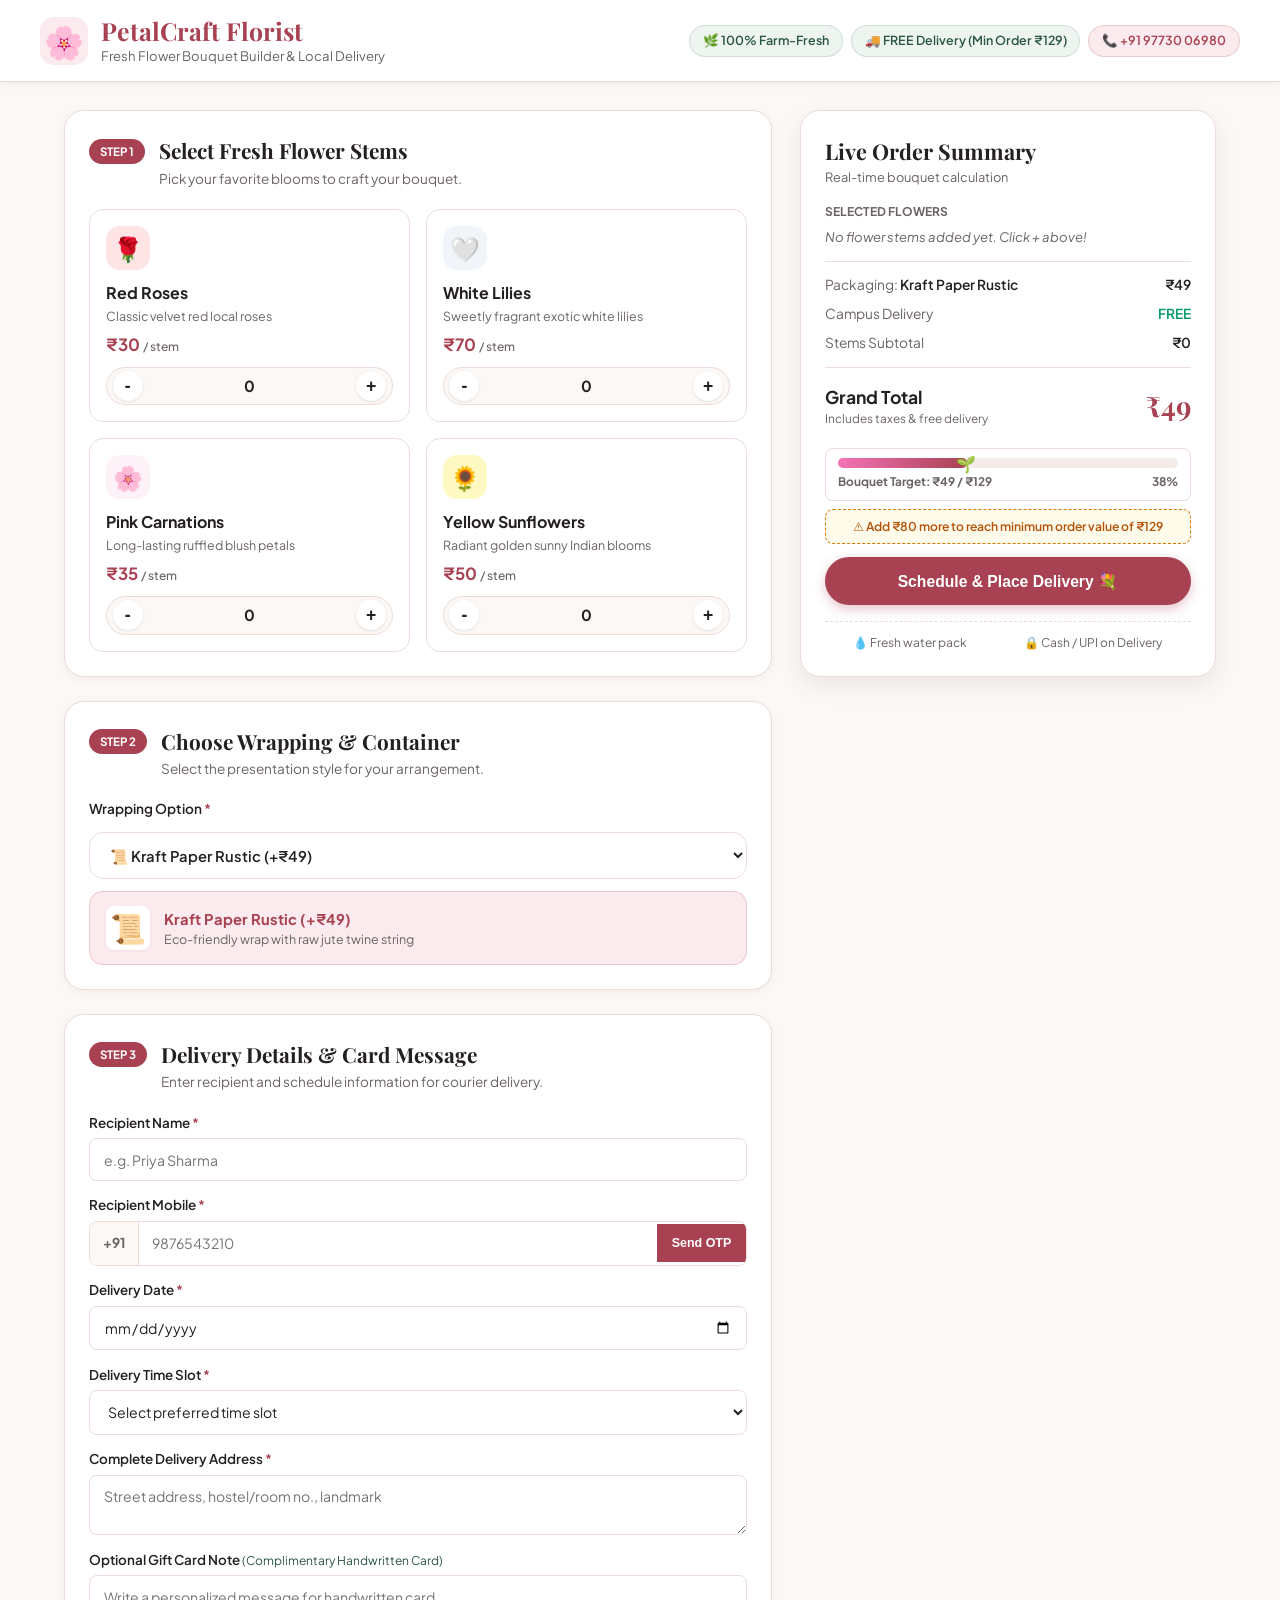
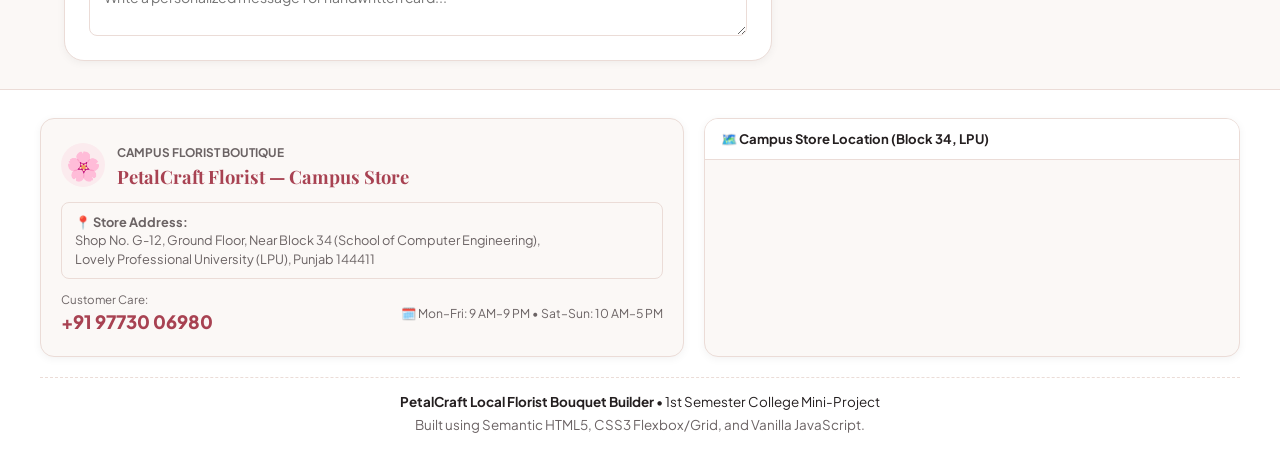
==== commit 33335d70: "Simplify CSS: remove SVG wallpaper, backdrop-filter, focus box-shadow, and form grid spanning" ====
--- a/index.html
+++ b/index.html
@@ -7,7 +7,7 @@
   <link rel="preconnect" href="https://fonts.googleapis.com">
   <link rel="preconnect" href="https://fonts.gstatic.com" crossorigin>
   <link href="https://fonts.googleapis.com/css2?family=Plus+Jakarta+Sans:wght@400;500;600;700&family=Playfair+Display:ital,wght@0,600;0,700;1,400&display=swap" rel="stylesheet">
-  <link rel="stylesheet" href="style.css">
+  <link rel="stylesheet" href="style.css?v=3">
 </head>
 <body>
 
--- a/style.css
+++ b/style.css
@@ -31,12 +31,10 @@
   padding: 0;
 }
 
-/* 3. Base Body & Floral Pattern Wallpaper */
+/* 3. Base Body & Solid Warm Background */
 body {
   font-family: var(--font-body);
   background-color: var(--bg-page);
-  background-image: url("data:image/svg+xml,%3Csvg xmlns='http://www.w3.org/2000/svg' width='60' height='60' viewBox='0 0 60 60'%3E%3Cg fill='%23f472b6' fill-opacity='0.22'%3E%3Ccircle cx='15' cy='11.5' r='3.2'/%3E%3Ccircle cx='15' cy='18.5' r='3.2'/%3E%3Ccircle cx='11.5' cy='15' r='3.2'/%3E%3Ccircle cx='18.5' cy='15' r='3.2'/%3E%3C/g%3E%3Ccircle cx='15' cy='15' r='2.2' fill='%23f59e0b' fill-opacity='0.55'/%3E%3Cg fill='%23fb7185' fill-opacity='0.2'%3E%3Ccircle cx='45' cy='42' r='2.8'/%3E%3Ccircle cx='45' cy='48' r='2.8'/%3E%3Ccircle cx='42' cy='45' r='2.8'/%3E%3Ccircle cx='48' cy='45' r='2.8'/%3E%3C/g%3E%3Ccircle cx='45' cy='45' r='1.8' fill='%23f59e0b' fill-opacity='0.55'/%3E%3Ccircle cx='45' cy='15' r='1.8' fill='%2334d399' fill-opacity='0.25'/%3E%3Ccircle cx='15' cy='45' r='1.8' fill='%2334d399' fill-opacity='0.25'/%3E%3C/svg%3E");
-  background-size: 60px 60px;
   color: var(--text-main);
   line-height: 1.5;
   min-height: 100vh;
@@ -319,7 +317,7 @@
 .form-group select:focus,
 .form-group textarea:focus {
   border-color: var(--primary);
-  box-shadow: 0 0 0 3px rgba(168, 66, 82, 0.15);
+  outline: none;
 }
 
 .wrap-preview-badge {
@@ -357,13 +355,13 @@
 
 /* 8. Step 3: Delivery Form & Mobile OTP */
 .form-grid {
-  display: grid;
-  grid-template-columns: 1fr 1fr;
-  gap: 1rem;
+  display: flex;
+  flex-direction: column;
+  gap: 0.9rem;
 }
 
 .full-width {
-  grid-column: 1 / -1;
+  width: 100%;
 }
 
 .form-group {
@@ -711,7 +709,6 @@
   position: fixed;
   inset: 0;
   background: rgba(36, 31, 32, 0.65);
-  backdrop-filter: blur(4px);
   display: none;
   place-items: center;
   z-index: 9999;
@@ -1083,7 +1080,6 @@
 }
 
 @media (max-width: 600px) {
-  .form-grid,
   .delivery-summary-box {
     grid-template-columns: 1fr;
   }
